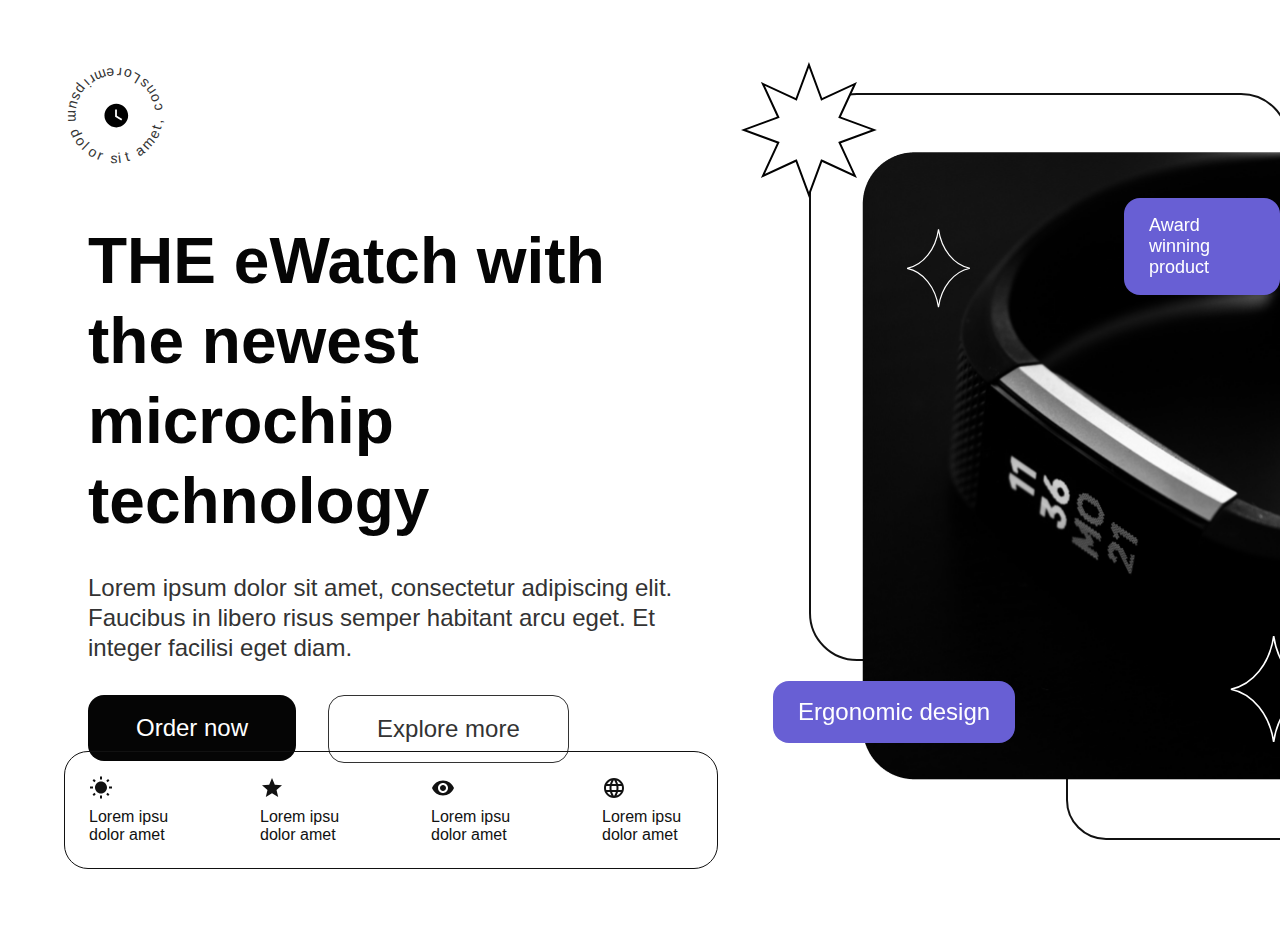
==== index.html @ 5da9af57 "feat: :construction: add SVG images and update index.html structure with new content" ====
<!DOCTYPE html>
<html lang="en">
<head>
    <meta charset="UTF-8">
    <meta name="viewport" content="width=device-width, initial-scale=1.0">
    <link rel="stylesheet" href="css/styles.css">
    <title></title>
</head>
<body>
    <div class="_6">
        <div class="stroke"></div>
        <div class="stroke2"></div>
        <img class="unsplash-qrw-ad-b-cqysc" src="storage/img/unsplash-qrw-ad-b-cqysc0.png" />
        <img class="star" src="storage/img/star0.svg" />
        <img class="star2" src="storage/img/star1.svg" />
        <img class="star3" src="storage/img/star2.svg" />
        <div class="tag">
          <div class="ergonomic-design">Ergonomic design</div>
        </div>
        <div class="tag2">
          <div class="award-winning-product">Award winning product</div>
        </div>
        <div class="content">
          <div class="the-e-watch-with-the-newest-microchip-technology">
            THE eWatch with the newest microchip technology
          </div>
          <div
            class="lorem-ipsum-dolor-sit-amet-consectetur-adipiscing-elit-faucibus-in-libero-risus-semper-habitant-arcu-eget-et-integer-facilisi-eget-diam"
          >
            Lorem ipsum dolor sit amet, consectetur adipiscing elit. Faucibus in
            libero risus semper habitant arcu eget. Et integer facilisi eget diam.
          </div>
          <div class="buttons">
            <div class="primary-button">
              <div class="contact-us">Order now</div>
            </div>
            <div class="secondary-button">
              <div class="contact-us2">Explore more</div>
            </div>
          </div>
        </div>
        <div class="text">
          <div class="l">L</div>
          <div class="o">o</div>
          <div class="r">r</div>
          <div class="e">e</div>
          <div class="m">m</div>
          <div class="div"> </div>
          <div class="i">i</div>
          <div class="p">p</div>
          <div class="s">s</div>
          <div class="u">u</div>
          <div class="m2">m</div>
          <div class="div2"> </div>
          <div class="d">d</div>
          <div class="o2">o</div>
          <div class="l2">l</div>
          <div class="o3">o</div>
          <div class="r2">r</div>
          <div class="div3"> </div>
          <div class="s2">s</div>
          <div class="i2">i</div>
          <div class="t">t</div>
          <div class="div4"> </div>
          <div class="a">a</div>
          <div class="m3">m</div>
          <div class="e2">e</div>
          <div class="t2">t</div>
          <div class="div5">,</div>
          <div class="div6"> </div>
          <div class="c">c</div>
          <div class="o4">o</div>
          <div class="n">n</div>
          <div class="s3">s</div>
          <div class="r3">r</div>
        </div>
        <div class="icons">
          <img class="group" src="storage/img/group0.svg" />
        </div>
        <div class="list">
          <div class="frame-14228">
            <img class="icons2" src="storage/img/icons1.svg" />
            <div class="lorem-ipsu-dolor-amet">Lorem ipsu dolor amet</div>
          </div>
          <div class="frame-14489">
            <img class="icons3" src="storage/img/icons2.svg" />
            <div class="lorem-ipsu-dolor-amet">Lorem ipsu dolor amet</div>
          </div>
          <div class="frame-14490">
            <img class="icons4" src="storage/img/icons3.svg" />
            <div class="lorem-ipsu-dolor-amet">Lorem ipsu dolor amet</div>
          </div>
          <div class="frame-14491">
            <img class="icons5" src="storage/img/icons4.svg" />
            <div class="lorem-ipsu-dolor-amet">Lorem ipsu dolor amet</div>
          </div>
        </div>
      </div>
      
</body>
</html>
---- css/styles.css ----
@import url(variables.css);

*{
    margin: 0;
    padding: 0;
    box-sizing: border-box;
}

._6 {
    background: #ffffff;
    flex-shrink: 0;
    height: 933px;
    position: relative;
    overflow: hidden;
  }
  .image-group {
    position: absolute;
    inset: 0;
  }
  .stroke {
    background: #ffffff;
    border-radius: 48px;
    border-style: solid;
    border-color: #111111;
    border-width: 2px;
    width: 480px;
    height: 568px;
    position: absolute;
    left: 809px;
    top: 93px;
  }
  .stroke2 {
    background: #ffffff;
    border-radius: 40px;
    border-style: solid;
    border-color: #111111;
    border-width: 2px;
    width: 310px;
    height: 476px;
    position: absolute;
    left: 1066.31px;
    top: 364.19px;
  }
  .unsplash-qrw-ad-b-cqysc {
    border-radius: 51.83px;
    width: 480px;
    height: 628px;
    position: absolute;
    left: 861.76px;
    top: 152.24px;
    object-fit: cover;
  }
  .star {
    width: 75px;
    height: 94.59px;
    position: absolute;
    left: 901px;
    top: 221px;
    overflow: visible;
  }
  .star2 {
    width: 135.85px;
    height: 135.85px;
    position: absolute;
    left: 741px;
    top: 62px;
    overflow: visible;
  }
  .star3 {
    width: 102.74px;
    height: 129.58px;
    position: absolute;
    left: 1221.8px;
    top: 624.27px;
    overflow: visible;
  }
  .tag {
    background: #685fd4;
    border-radius: 16px;
    border-style: solid;
    border-color: transparent;
    border-width: 1px;
    padding: 16px 24px 16px 24px;
    display: flex;
    flex-direction: row;
    gap: 8px;
    align-items: flex-start;
    justify-content: flex-start;
    position: absolute;
    left: 773px;
    top: 681px;
    backdrop-filter: blur(2px);
  }
  .ergonomic-design {
    color: #ffffff;
    text-align: left;
    font-family: "WorkSans-Regular", sans-serif;
    font-size: 24px;
    font-weight: 400;
    position: relative;
  }
  .tag2 {
    background: #685fd4;
    border-radius: 16px;
    border-style: solid;
    border-color: transparent;
    border-width: 1px;
    padding: 16px 24px 16px 24px;
    display: flex;
    flex-direction: row;
    gap: 8px;
    align-items: flex-start;
    justify-content: flex-start;
    position: absolute;
    left: 1124px;
    top: 198px;
    backdrop-filter: blur(2px);
  }
  .award-winning-product {
    color: #ffffff;
    text-align: left;
    font-family: "WorkSans-Regular", sans-serif;
    font-size: 18px;
    font-weight: 400;
    position: relative;
  }
  .content {
    padding: 0px 0px 0px 24px;
    display: flex;
    flex-direction: column;
    gap: 32px;
    align-items: flex-start;
    justify-content: flex-start;
    position: absolute;
    left: 64px;
    top: 221px;
  }
  .the-e-watch-with-the-newest-microchip-technology {
    color: #050505;
    text-align: left;
    font-family: "PlayfairDisplay-Bold", sans-serif;
    font-size: 64px;
    line-height: 80px;
    font-weight: 700;
    position: relative;
    width: 629px;
  }
  .lorem-ipsum-dolor-sit-amet-consectetur-adipiscing-elit-faucibus-in-libero-risus-semper-habitant-arcu-eget-et-integer-facilisi-eget-diam {
    color: #333333;
    text-align: left;
    font-family: "WorkSans-Regular", sans-serif;
    font-size: 24px;
    line-height: 30px;
    font-weight: 400;
    position: relative;
    width: 629px;
  }
  .buttons {
    display: flex;
    flex-direction: row;
    gap: 32px;
    align-items: flex-start;
    justify-content: flex-start;
    flex-shrink: 0;
    position: relative;
  }
  .primary-button {
    background: #050505;
    border-radius: 16px;
    padding: 24px 48px 24px 48px;
    display: flex;
    flex-direction: row;
    gap: 10px;
    align-items: flex-start;
    justify-content: flex-start;
    flex-shrink: 0;
    position: relative;
    overflow: hidden;
  }
  .contact-us {
    color: #ffffff;
    text-align: left;
    font-family: "WorkSans-Medium", sans-serif;
    font-size: 24px;
    line-height: 18px;
    font-weight: 500;
    position: relative;
  }
  .secondary-button {
    border-radius: 16px;
    border-style: solid;
    border-color: #333333;
    border-width: 1px;
    padding: 24px 48px 24px 48px;
    display: flex;
    flex-direction: row;
    gap: 10px;
    align-items: flex-start;
    justify-content: flex-start;
    flex-shrink: 0;
    position: relative;
    overflow: hidden;
  }
  .contact-us2 {
    color: #333333;
    text-align: left;
    font-family: "WorkSans-Medium", sans-serif;
    font-size: 24px;
    line-height: 18px;
    font-weight: 500;
    position: relative;
  }
  .font-circle {
    position: absolute;
    inset: 0;
  }
  .text {
    width: 101.04px;
    height: 101.16px;
    position: static;
  }
  .l {
    color: #333333;
    text-align: left;
    font-family: "Times-Regular", sans-serif;
    font-size: 14.222038269042969px;
    font-weight: 400;
    position: absolute;
    left: 135.24px;
    top: 87.12px;
    transform-origin: 0 0;
    transform: rotate(-149.744deg) scale(1, 1);
  }
  .o {
    color: #333333;
    text-align: left;
    font-family: "Times-Regular", sans-serif;
    font-size: 14.222038269042969px;
    font-weight: 400;
    position: absolute;
    left: 128.57px;
    top: 83.3px;
    transform-origin: 0 0;
    transform: rotate(-163.368deg) scale(1, 1);
  }
  .r {
    color: #333333;
    text-align: left;
    font-family: "Times-Regular", sans-serif;
    font-size: 14.222038269042969px;
    font-weight: 400;
    position: absolute;
    left: 121px;
    top: 81.23px;
    transform-origin: 0 0;
    transform: rotate(-174.415deg) scale(1, 1);
  }
  .e {
    color: #333333;
    text-align: left;
    font-family: "Times-Regular", sans-serif;
    font-size: 14.222038269042969px;
    font-weight: 400;
    position: absolute;
    left: 115.47px;
    top: 80.68px;
    transform-origin: 0 0;
    transform: rotate(174.907deg) scale(1, 1);
  }
  .m {
    color: #333333;
    text-align: left;
    font-family: "Times-Regular", sans-serif;
    font-size: 14.222038269042969px;
    font-weight: 400;
    position: absolute;
    left: 108.89px;
    top: 80.97px;
    transform-origin: 0 0;
    transform: rotate(160.178deg) scale(1, 1);
  }
  .div {
    color: #333333;
    text-align: left;
    font-family: "Times-Regular", sans-serif;
    font-size: 14.222038269042969px;
    font-weight: 400;
    position: absolute;
    left: 98.15px;
    top: 85.34px;
    transform-origin: 0 0;
    transform: rotate(147.29deg) scale(1, 1);
  }
  .i {
    color: #333333;
    text-align: left;
    font-family: "Times-Regular", sans-serif;
    font-size: 14.222038269042969px;
    font-weight: 400;
    position: absolute;
    left: 94.14px;
    top: 88px;
    transform-origin: 0 0;
    transform: rotate(138.821deg) scale(1, 1);
  }
  .p {
    color: #333333;
    text-align: left;
    font-family: "Times-Regular", sans-serif;
    font-size: 14.222038269042969px;
    font-weight: 400;
    position: absolute;
    left: 90.36px;
    top: 91.23px;
    transform-origin: 0 0;
    transform: rotate(128.142deg) scale(1, 1);
  }
  .s {
    color: #333333;
    text-align: left;
    font-family: "Times-Regular", sans-serif;
    font-size: 14.222038269042969px;
    font-weight: 400;
    position: absolute;
    left: 85.7px;
    top: 97.36px;
    transform-origin: 0 0;
    transform: rotate(116.359deg) scale(1, 1);
  }
  .u {
    color: #333333;
    text-align: left;
    font-family: "Times-Regular", sans-serif;
    font-size: 14.222038269042969px;
    font-weight: 400;
    position: absolute;
    left: 82.8px;
    top: 103.2px;
    transform-origin: 0 0;
    transform: rotate(104.576deg) scale(1, 1);
  }
  .m2 {
    color: #333333;
    text-align: left;
    font-family: "Times-Regular", sans-serif;
    font-size: 14.222038269042969px;
    font-weight: 400;
    position: absolute;
    left: 80.75px;
    top: 110.01px;
    transform-origin: 0 0;
    transform: rotate(89.479deg) scale(1, 1);
  }
  .div2 {
    color: #333333;
    text-align: left;
    font-family: "Times-Regular", sans-serif;
    font-size: 14.222038269042969px;
    font-weight: 400;
    position: absolute;
    left: 81.33px;
    top: 121.59px;
    transform-origin: 0 0;
    transform: rotate(76.591deg) scale(1, 1);
  }
  .d {
    color: #333333;
    text-align: left;
    font-family: "Times-Regular", sans-serif;
    font-size: 14.222038269042969px;
    font-weight: 400;
    position: absolute;
    left: 82.28px;
    top: 125.94px;
    transform-origin: 0 0;
    transform: rotate(66.28deg) scale(1, 1);
  }
  .o2 {
    color: #333333;
    text-align: left;
    font-family: "Times-Regular", sans-serif;
    font-size: 14.222038269042969px;
    font-weight: 400;
    position: absolute;
    left: 85.37px;
    top: 132.84px;
    transform-origin: 0 0;
    transform: rotate(53.761deg) scale(1, 1);
  }
  .l2 {
    color: #333333;
    text-align: left;
    font-family: "Times-Regular", sans-serif;
    font-size: 14.222038269042969px;
    font-weight: 400;
    position: absolute;
    left: 90.21px;
    top: 139.1px;
    transform-origin: 0 0;
    transform: rotate(43.082deg) scale(1, 1);
  }
  .o3 {
    color: #333333;
    text-align: left;
    font-family: "Times-Regular", sans-serif;
    font-size: 14.222038269042969px;
    font-weight: 400;
    position: absolute;
    left: 93.8px;
    top: 142.54px;
    transform-origin: 0 0;
    transform: rotate(32.404deg) scale(1, 1);
  }
  .r2 {
    color: #333333;
    text-align: left;
    font-family: "Times-Regular", sans-serif;
    font-size: 14.222038269042969px;
    font-weight: 400;
    position: absolute;
    left: 100.52px;
    top: 146.58px;
    transform-origin: 0 0;
    transform: rotate(21.357deg) scale(1, 1);
  }
  .div3 {
    color: #333333;
    text-align: left;
    font-family: "Times-Regular", sans-serif;
    font-size: 14.222038269042969px;
    font-weight: 400;
    position: absolute;
    left: 106.08px;
    top: 148.61px;
    transform-origin: 0 0;
    transform: rotate(12.52deg) scale(1, 1);
  }
  .s2 {
    color: #333333;
    text-align: left;
    font-family: "Times-Regular", sans-serif;
    font-size: 14.222038269042969px;
    font-weight: 400;
    position: absolute;
    left: 110.56px;
    top: 149.62px;
    transform-origin: 0 0;
    transform: rotate(2.946deg) scale(1, 1);
  }
  .i2 {
    color: #333333;
    text-align: left;
    font-family: "Times-Regular", sans-serif;
    font-size: 14.222038269042969px;
    font-weight: 400;
    position: absolute;
    left: 117.43px;
    top: 149.81px;
    transform-origin: 0 0;
    transform: rotate(-6.996deg) scale(1, 1);
  }
  .t {
    color: #333333;
    text-align: left;
    font-family: "Times-Regular", sans-serif;
    font-size: 14.222038269042969px;
    font-weight: 400;
    position: absolute;
    left: 122.7px;
    top: 149.07px;
    transform-origin: 0 0;
    transform: rotate(-15.834deg) scale(1, 1);
  }
  .div4 {
    color: #333333;
    text-align: left;
    font-family: "Times-Regular", sans-serif;
    font-size: 14.222038269042969px;
    font-weight: 400;
    position: absolute;
    left: 127.86px;
    top: 147.49px;
    transform-origin: 0 0;
    transform: rotate(-24.303deg) scale(1, 1);
  }
  .a {
    color: #333333;
    text-align: left;
    font-family: "Times-Regular", sans-serif;
    font-size: 14.222038269042969px;
    font-weight: 400;
    position: absolute;
    left: 132px;
    top: 145.67px;
    transform-origin: 0 0;
    transform: rotate(-34.245deg) scale(1, 1);
  }
  .m3 {
    color: #333333;
    text-align: left;
    font-family: "Times-Regular", sans-serif;
    font-size: 14.222038269042969px;
    font-weight: 400;
    position: absolute;
    left: 137.61px;
    top: 142.21px;
    transform-origin: 0 0;
    transform: rotate(-48.974deg) scale(1, 1);
  }
  .e2 {
    color: #333333;
    text-align: left;
    font-family: "Times-Regular", sans-serif;
    font-size: 14.222038269042969px;
    font-weight: 400;
    position: absolute;
    left: 144.76px;
    top: 133.53px;
    transform-origin: 0 0;
    transform: rotate(-63.703deg) scale(1, 1);
  }
  .t2 {
    color: #333333;
    text-align: left;
    font-family: "Times-Regular", sans-serif;
    font-size: 14.222038269042969px;
    font-weight: 400;
    position: absolute;
    left: 147.87px;
    top: 126.82px;
    transform-origin: 0 0;
    transform: rotate(-74.013deg) scale(1, 1);
  }
  .div5 {
    color: #333333;
    text-align: left;
    font-family: "Times-Regular", sans-serif;
    font-size: 14.222038269042969px;
    font-weight: 400;
    position: absolute;
    left: 149.25px;
    top: 121.6px;
    transform-origin: 0 0;
    transform: rotate(-82.482deg) scale(1, 1);
  }
  .div6 {
    color: #333333;
    text-align: left;
    font-family: "Times-Regular", sans-serif;
    font-size: 14.222038269042969px;
    font-weight: 400;
    position: absolute;
    left: 149.79px;
    top: 116.75px;
    transform-origin: 0 0;
    transform: rotate(-90.583deg) scale(1, 1);
  }
  .c {
    color: #333333;
    text-align: left;
    font-family: "Times-Regular", sans-serif;
    font-size: 14.222038269042969px;
    font-weight: 400;
    position: absolute;
    left: 149.79px;
    top: 112.23px;
    transform-origin: 0 0;
    transform: rotate(-100.525deg) scale(1, 1);
  }
  .o4 {
    color: #333333;
    text-align: left;
    font-family: "Times-Regular", sans-serif;
    font-size: 14.222038269042969px;
    font-weight: 400;
    position: absolute;
    left: 148.48px;
    top: 105.31px;
    transform-origin: 0 0;
    transform: rotate(-112.677deg) scale(1, 1);
  }
  .n {
    color: #333333;
    text-align: left;
    font-family: "Times-Regular", sans-serif;
    font-size: 14.222038269042969px;
    font-weight: 400;
    position: absolute;
    left: 145.52px;
    top: 98.35px;
    transform-origin: 0 0;
    transform: rotate(-125.196deg) scale(1, 1);
  }
  .s3 {
    color: #333333;
    text-align: left;
    font-family: "Times-Regular", sans-serif;
    font-size: 14.222038269042969px;
    font-weight: 400;
    position: absolute;
    left: 140.98px;
    top: 92.13px;
    transform-origin: 0 0;
    transform: rotate(-136.98deg) scale(1, 1);
  }
  .r3 {
    color: #333333;
    text-align: left;
    font-family: "Times-Regular", sans-serif;
    font-size: 14.222038269042969px;
    font-weight: 400;
    position: absolute;
    left: 98.58px;
    top: 85.06px;
    transform-origin: 0 0;
    transform: rotate(147.166deg) scale(1, 1);
  }
  .icons {
    width: 28.44px;
    height: 28.44px;
    position: absolute;
    left: 102.08px;
    top: 100.3px;
    overflow: hidden;
  }
  .group {
    height: auto;
    position: absolute;
    left: 2.37px;
    top: 2.37px;
    overflow: visible;
  }
  .list {
    border-radius: 24px;
    border-style: solid;
    border-color: #111111;
    border-width: 1px;
    padding: 24px;
    display: flex;
    flex-direction: row;
    gap: 80px;
    align-items: flex-start;
    justify-content: flex-start;
    position: absolute;
    left: 64px;
    top: 751px;
  }
  .frame-14228 {
    display: flex;
    flex-direction: column;
    gap: 8px;
    align-items: flex-start;
    justify-content: flex-start;
    flex-shrink: 0;
    position: relative;
  }
  .icons2 {
    flex-shrink: 0;
    width: 24px;
    height: 24px;
    position: relative;
    overflow: visible;
  }
  .lorem-ipsu-dolor-amet {
    color: #111111;
    text-align: left;
    font-family: "WorkSans-Regular", sans-serif;
    font-size: 16px;
    font-weight: 400;
    position: relative;
    width: 91px;
  }
  .frame-14489 {
    display: flex;
    flex-direction: column;
    gap: 8px;
    align-items: flex-start;
    justify-content: flex-start;
    flex-shrink: 0;
    position: relative;
  }
  .icons3 {
    flex-shrink: 0;
    width: 24px;
    height: 24px;
    position: relative;
    overflow: visible;
  }
  .frame-14490 {
    display: flex;
    flex-direction: column;
    gap: 8px;
    align-items: flex-start;
    justify-content: flex-start;
    flex-shrink: 0;
    position: relative;
  }
  .icons4 {
    flex-shrink: 0;
    width: 24px;
    height: 24px;
    position: relative;
    overflow: visible;
  }
  .frame-14491 {
    display: flex;
    flex-direction: column;
    gap: 8px;
    align-items: flex-start;
    justify-content: flex-start;
    flex-shrink: 0;
    position: relative;
  }
  .icons5 {
    flex-shrink: 0;
    width: 24px;
    height: 24px;
    position: relative;
    overflow: visible;
  }
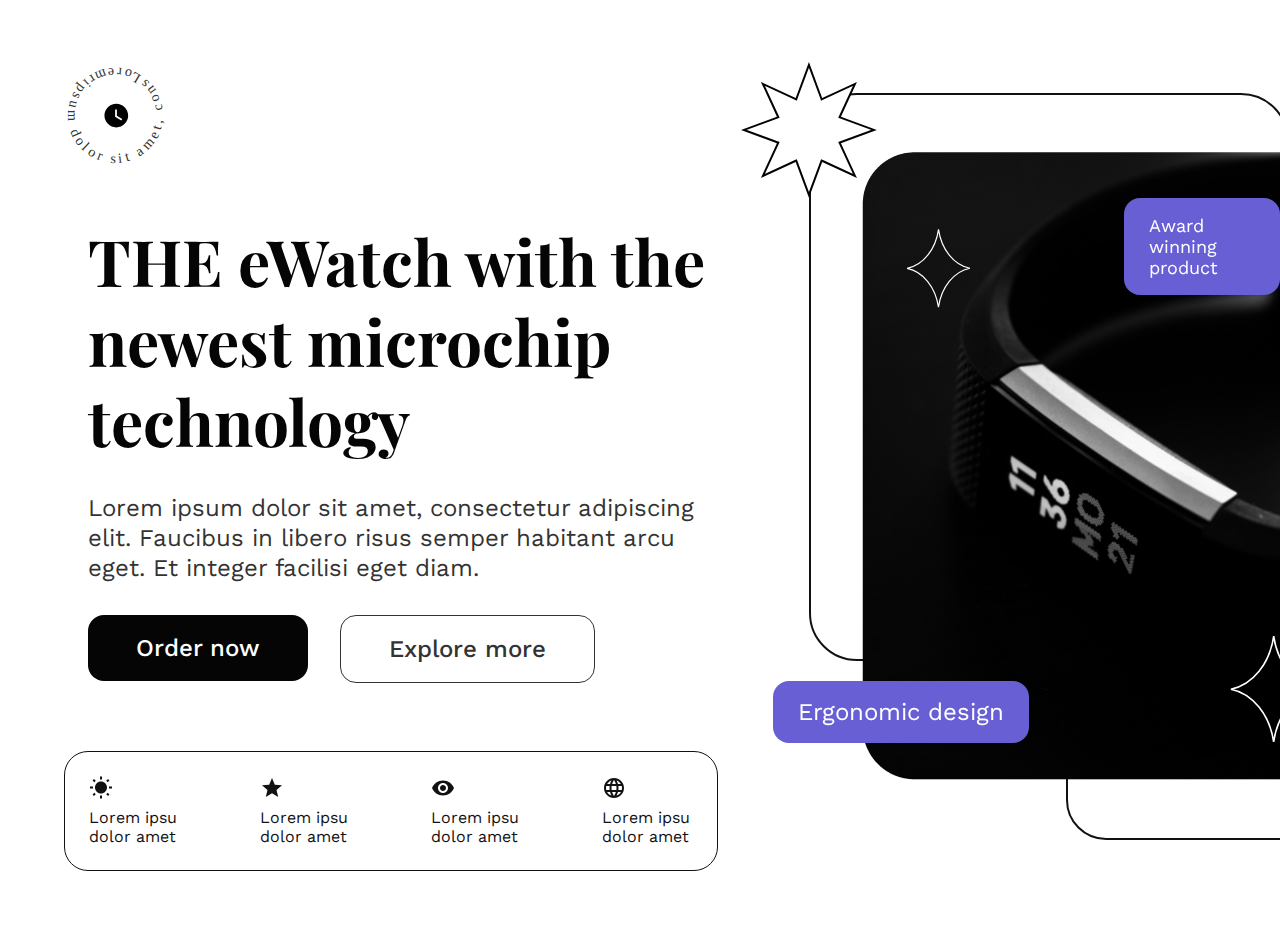
==== commit 2ea98411: "feat: :sparkles: Add new font files for Work Sans and Playfair Display" ====
--- a/index.html
+++ b/index.html
@@ -21,12 +21,11 @@
           <div class="award-winning-product">Award winning product</div>
         </div>
         <div class="content">
-          <div class="the-e-watch-with-the-newest-microchip-technology">
+          <div class="title">
             THE eWatch with the newest microchip technology
           </div>
           <div
-            class="lorem-ipsum-dolor-sit-amet-consectetur-adipiscing-elit-faucibus-in-libero-risus-semper-habitant-arcu-eget-et-integer-facilisi-eget-diam"
-          >
+            class="texto">
             Lorem ipsum dolor sit amet, consectetur adipiscing elit. Faucibus in
             libero risus semper habitant arcu eget. Et integer facilisi eget diam.
           </div>
--- a/css/styles.css
+++ b/css/styles.css
@@ -7,7 +7,7 @@
 }
 
 ._6 {
-    background: #ffffff;
+    background: var(--color-3);
     flex-shrink: 0;
     height: 933px;
     position: relative;
@@ -18,10 +18,10 @@
     inset: 0;
   }
   .stroke {
-    background: #ffffff;
+    background: var(--color-3);
     border-radius: 48px;
     border-style: solid;
-    border-color: #111111;
+    border-color: var(--color-2);
     border-width: 2px;
     width: 480px;
     height: 568px;
@@ -30,10 +30,10 @@
     top: 93px;
   }
   .stroke2 {
-    background: #ffffff;
+    background: var(--color-3);
     border-radius: 40px;
     border-style: solid;
-    border-color: #111111;
+    border-color: var(--color-2);
     border-width: 2px;
     width: 310px;
     height: 476px;
@@ -75,7 +75,7 @@
     overflow: visible;
   }
   .tag {
-    background: #685fd4;
+    background: var(--color-5);
     border-radius: 16px;
     border-style: solid;
     border-color: transparent;
@@ -92,15 +92,15 @@
     backdrop-filter: blur(2px);
   }
   .ergonomic-design {
-    color: #ffffff;
-    text-align: left;
-    font-family: "WorkSans-Regular", sans-serif;
+    color: var(--color-3);
+    text-align: left;
+    font-family: "WorkSans-Regular";
     font-size: 24px;
     font-weight: 400;
     position: relative;
   }
   .tag2 {
-    background: #685fd4;
+    background: var(--color-5);
     border-radius: 16px;
     border-style: solid;
     border-color: transparent;
@@ -117,9 +117,9 @@
     backdrop-filter: blur(2px);
   }
   .award-winning-product {
-    color: #ffffff;
-    text-align: left;
-    font-family: "WorkSans-Regular", sans-serif;
+    color: var(--color-3);
+    text-align: left;
+    font-family: "WorkSans-Regular";
     font-size: 18px;
     font-weight: 400;
     position: relative;
@@ -135,20 +135,20 @@
     left: 64px;
     top: 221px;
   }
-  .the-e-watch-with-the-newest-microchip-technology {
-    color: #050505;
-    text-align: left;
-    font-family: "PlayfairDisplay-Bold", sans-serif;
+  .title{
+    color: var(--color-4);
+    text-align: left;
+    font-family: "PlayfairDisplay-Bold";
     font-size: 64px;
     line-height: 80px;
     font-weight: 700;
     position: relative;
     width: 629px;
   }
-  .lorem-ipsum-dolor-sit-amet-consectetur-adipiscing-elit-faucibus-in-libero-risus-semper-habitant-arcu-eget-et-integer-facilisi-eget-diam {
-    color: #333333;
-    text-align: left;
-    font-family: "WorkSans-Regular", sans-serif;
+  .texto{
+    color: var(--color-1);
+    text-align: left;
+    font-family: "WorkSans-Regular";
     font-size: 24px;
     line-height: 30px;
     font-weight: 400;
@@ -165,7 +165,7 @@
     position: relative;
   }
   .primary-button {
-    background: #050505;
+    background: var(--color-4);
     border-radius: 16px;
     padding: 24px 48px 24px 48px;
     display: flex;
@@ -178,9 +178,9 @@
     overflow: hidden;
   }
   .contact-us {
-    color: #ffffff;
-    text-align: left;
-    font-family: "WorkSans-Medium", sans-serif;
+    color: var(--color-3);
+    text-align: left;
+    font-family: "WorkSans-Medium";
     font-size: 24px;
     line-height: 18px;
     font-weight: 500;
@@ -189,7 +189,7 @@
   .secondary-button {
     border-radius: 16px;
     border-style: solid;
-    border-color: #333333;
+    border-color: var(--color-1);
     border-width: 1px;
     padding: 24px 48px 24px 48px;
     display: flex;
@@ -202,9 +202,9 @@
     overflow: hidden;
   }
   .contact-us2 {
-    color: #333333;
-    text-align: left;
-    font-family: "WorkSans-Medium", sans-serif;
+    color: var(--color-1);
+    text-align: left;
+    font-family: "WorkSans-Medium";
     font-size: 24px;
     line-height: 18px;
     font-weight: 500;
@@ -220,9 +220,9 @@
     position: static;
   }
   .l {
-    color: #333333;
-    text-align: left;
-    font-family: "Times-Regular", sans-serif;
+    color: var(--color-1);
+    text-align: left;
+    font-family: "Times-Regular";
     font-size: 14.222038269042969px;
     font-weight: 400;
     position: absolute;
@@ -232,9 +232,9 @@
     transform: rotate(-149.744deg) scale(1, 1);
   }
   .o {
-    color: #333333;
-    text-align: left;
-    font-family: "Times-Regular", sans-serif;
+    color: var(--color-1);
+    text-align: left;
+    font-family: "Times-Regular";
     font-size: 14.222038269042969px;
     font-weight: 400;
     position: absolute;
@@ -244,9 +244,9 @@
     transform: rotate(-163.368deg) scale(1, 1);
   }
   .r {
-    color: #333333;
-    text-align: left;
-    font-family: "Times-Regular", sans-serif;
+    color: var(--color-1);
+    text-align: left;
+    font-family: "Times-Regular";
     font-size: 14.222038269042969px;
     font-weight: 400;
     position: absolute;
@@ -256,9 +256,9 @@
     transform: rotate(-174.415deg) scale(1, 1);
   }
   .e {
-    color: #333333;
-    text-align: left;
-    font-family: "Times-Regular", sans-serif;
+    color: var(--color-1);
+    text-align: left;
+    font-family: "Times-Regular";
     font-size: 14.222038269042969px;
     font-weight: 400;
     position: absolute;
@@ -268,9 +268,9 @@
     transform: rotate(174.907deg) scale(1, 1);
   }
   .m {
-    color: #333333;
-    text-align: left;
-    font-family: "Times-Regular", sans-serif;
+    color: var(--color-1);
+    text-align: left;
+    font-family: "Times-Regular";
     font-size: 14.222038269042969px;
     font-weight: 400;
     position: absolute;
@@ -280,9 +280,9 @@
     transform: rotate(160.178deg) scale(1, 1);
   }
   .div {
-    color: #333333;
-    text-align: left;
-    font-family: "Times-Regular", sans-serif;
+    color: var(--color-1);
+    text-align: left;
+    font-family: "Times-Regular";
     font-size: 14.222038269042969px;
     font-weight: 400;
     position: absolute;
@@ -292,9 +292,9 @@
     transform: rotate(147.29deg) scale(1, 1);
   }
   .i {
-    color: #333333;
-    text-align: left;
-    font-family: "Times-Regular", sans-serif;
+    color: var(--color-1);
+    text-align: left;
+    font-family: "Times-Regular";
     font-size: 14.222038269042969px;
     font-weight: 400;
     position: absolute;
@@ -304,9 +304,9 @@
     transform: rotate(138.821deg) scale(1, 1);
   }
   .p {
-    color: #333333;
-    text-align: left;
-    font-family: "Times-Regular", sans-serif;
+    color: var(--color-1);
+    text-align: left;
+    font-family: "Times-Regular";
     font-size: 14.222038269042969px;
     font-weight: 400;
     position: absolute;
@@ -316,9 +316,9 @@
     transform: rotate(128.142deg) scale(1, 1);
   }
   .s {
-    color: #333333;
-    text-align: left;
-    font-family: "Times-Regular", sans-serif;
+    color: var(--color-1);
+    text-align: left;
+    font-family: "Times-Regular";
     font-size: 14.222038269042969px;
     font-weight: 400;
     position: absolute;
@@ -328,9 +328,9 @@
     transform: rotate(116.359deg) scale(1, 1);
   }
   .u {
-    color: #333333;
-    text-align: left;
-    font-family: "Times-Regular", sans-serif;
+    color: var(--color-1);
+    text-align: left;
+    font-family: "Times-Regular";
     font-size: 14.222038269042969px;
     font-weight: 400;
     position: absolute;
@@ -340,9 +340,9 @@
     transform: rotate(104.576deg) scale(1, 1);
   }
   .m2 {
-    color: #333333;
-    text-align: left;
-    font-family: "Times-Regular", sans-serif;
+    color: var(--color-1);
+    text-align: left;
+    font-family: "Times-Regular";
     font-size: 14.222038269042969px;
     font-weight: 400;
     position: absolute;
@@ -352,9 +352,9 @@
     transform: rotate(89.479deg) scale(1, 1);
   }
   .div2 {
-    color: #333333;
-    text-align: left;
-    font-family: "Times-Regular", sans-serif;
+    color: var(--color-1);
+    text-align: left;
+    font-family: "Times-Regular";
     font-size: 14.222038269042969px;
     font-weight: 400;
     position: absolute;
@@ -364,9 +364,9 @@
     transform: rotate(76.591deg) scale(1, 1);
   }
   .d {
-    color: #333333;
-    text-align: left;
-    font-family: "Times-Regular", sans-serif;
+    color: var(--color-1);
+    text-align: left;
+    font-family: "Times-Regular";
     font-size: 14.222038269042969px;
     font-weight: 400;
     position: absolute;
@@ -376,9 +376,9 @@
     transform: rotate(66.28deg) scale(1, 1);
   }
   .o2 {
-    color: #333333;
-    text-align: left;
-    font-family: "Times-Regular", sans-serif;
+    color: var(--color-1);
+    text-align: left;
+    font-family: "Times-Regular";
     font-size: 14.222038269042969px;
     font-weight: 400;
     position: absolute;
@@ -388,9 +388,9 @@
     transform: rotate(53.761deg) scale(1, 1);
   }
   .l2 {
-    color: #333333;
-    text-align: left;
-    font-family: "Times-Regular", sans-serif;
+    color: var(--color-1);
+    text-align: left;
+    font-family: "Times-Regular";
     font-size: 14.222038269042969px;
     font-weight: 400;
     position: absolute;
@@ -400,9 +400,9 @@
     transform: rotate(43.082deg) scale(1, 1);
   }
   .o3 {
-    color: #333333;
-    text-align: left;
-    font-family: "Times-Regular", sans-serif;
+    color: var(--color-1);
+    text-align: left;
+    font-family: "Times-Regular";
     font-size: 14.222038269042969px;
     font-weight: 400;
     position: absolute;
@@ -412,9 +412,9 @@
     transform: rotate(32.404deg) scale(1, 1);
   }
   .r2 {
-    color: #333333;
-    text-align: left;
-    font-family: "Times-Regular", sans-serif;
+    color: var(--color-1);
+    text-align: left;
+    font-family: "Times-Regular";
     font-size: 14.222038269042969px;
     font-weight: 400;
     position: absolute;
@@ -424,9 +424,9 @@
     transform: rotate(21.357deg) scale(1, 1);
   }
   .div3 {
-    color: #333333;
-    text-align: left;
-    font-family: "Times-Regular", sans-serif;
+    color: var(--color-1);
+    text-align: left;
+    font-family: "Times-Regular";
     font-size: 14.222038269042969px;
     font-weight: 400;
     position: absolute;
@@ -436,9 +436,9 @@
     transform: rotate(12.52deg) scale(1, 1);
   }
   .s2 {
-    color: #333333;
-    text-align: left;
-    font-family: "Times-Regular", sans-serif;
+    color: var(--color-1);
+    text-align: left;
+    font-family: "Times-Regular";
     font-size: 14.222038269042969px;
     font-weight: 400;
     position: absolute;
@@ -448,9 +448,9 @@
     transform: rotate(2.946deg) scale(1, 1);
   }
   .i2 {
-    color: #333333;
-    text-align: left;
-    font-family: "Times-Regular", sans-serif;
+    color: var(--color-1);
+    text-align: left;
+    font-family: "Times-Regular";
     font-size: 14.222038269042969px;
     font-weight: 400;
     position: absolute;
@@ -460,9 +460,9 @@
     transform: rotate(-6.996deg) scale(1, 1);
   }
   .t {
-    color: #333333;
-    text-align: left;
-    font-family: "Times-Regular", sans-serif;
+    color: var(--color-1);
+    text-align: left;
+    font-family: "Times-Regular";
     font-size: 14.222038269042969px;
     font-weight: 400;
     position: absolute;
@@ -472,9 +472,9 @@
     transform: rotate(-15.834deg) scale(1, 1);
   }
   .div4 {
-    color: #333333;
-    text-align: left;
-    font-family: "Times-Regular", sans-serif;
+    color: var(--color-1);
+    text-align: left;
+    font-family: "Times-Regular";
     font-size: 14.222038269042969px;
     font-weight: 400;
     position: absolute;
@@ -484,9 +484,9 @@
     transform: rotate(-24.303deg) scale(1, 1);
   }
   .a {
-    color: #333333;
-    text-align: left;
-    font-family: "Times-Regular", sans-serif;
+    color: var(--color-1);
+    text-align: left;
+    font-family: "Times-Regular";
     font-size: 14.222038269042969px;
     font-weight: 400;
     position: absolute;
@@ -496,9 +496,9 @@
     transform: rotate(-34.245deg) scale(1, 1);
   }
   .m3 {
-    color: #333333;
-    text-align: left;
-    font-family: "Times-Regular", sans-serif;
+    color: var(--color-1);
+    text-align: left;
+    font-family: "Times-Regular";
     font-size: 14.222038269042969px;
     font-weight: 400;
     position: absolute;
@@ -508,9 +508,9 @@
     transform: rotate(-48.974deg) scale(1, 1);
   }
   .e2 {
-    color: #333333;
-    text-align: left;
-    font-family: "Times-Regular", sans-serif;
+    color: var(--color-1);
+    text-align: left;
+    font-family: "Times-Regular";
     font-size: 14.222038269042969px;
     font-weight: 400;
     position: absolute;
@@ -520,9 +520,9 @@
     transform: rotate(-63.703deg) scale(1, 1);
   }
   .t2 {
-    color: #333333;
-    text-align: left;
-    font-family: "Times-Regular", sans-serif;
+    color: var(--color-1);
+    text-align: left;
+    font-family: "Times-Regular";
     font-size: 14.222038269042969px;
     font-weight: 400;
     position: absolute;
@@ -532,9 +532,9 @@
     transform: rotate(-74.013deg) scale(1, 1);
   }
   .div5 {
-    color: #333333;
-    text-align: left;
-    font-family: "Times-Regular", sans-serif;
+    color: var(--color-1);
+    text-align: left;
+    font-family: "Times-Regular";
     font-size: 14.222038269042969px;
     font-weight: 400;
     position: absolute;
@@ -544,9 +544,9 @@
     transform: rotate(-82.482deg) scale(1, 1);
   }
   .div6 {
-    color: #333333;
-    text-align: left;
-    font-family: "Times-Regular", sans-serif;
+    color: var(--color-1);
+    text-align: left;
+    font-family: "Times-Regular";
     font-size: 14.222038269042969px;
     font-weight: 400;
     position: absolute;
@@ -556,9 +556,9 @@
     transform: rotate(-90.583deg) scale(1, 1);
   }
   .c {
-    color: #333333;
-    text-align: left;
-    font-family: "Times-Regular", sans-serif;
+    color: var(--color-1);
+    text-align: left;
+    font-family: "Times-Regular";
     font-size: 14.222038269042969px;
     font-weight: 400;
     position: absolute;
@@ -568,9 +568,9 @@
     transform: rotate(-100.525deg) scale(1, 1);
   }
   .o4 {
-    color: #333333;
-    text-align: left;
-    font-family: "Times-Regular", sans-serif;
+    color: var(--color-1);
+    text-align: left;
+    font-family: "Times-Regular";
     font-size: 14.222038269042969px;
     font-weight: 400;
     position: absolute;
@@ -580,9 +580,9 @@
     transform: rotate(-112.677deg) scale(1, 1);
   }
   .n {
-    color: #333333;
-    text-align: left;
-    font-family: "Times-Regular", sans-serif;
+    color: var(--color-1);
+    text-align: left;
+    font-family: "Times-Regular";
     font-size: 14.222038269042969px;
     font-weight: 400;
     position: absolute;
@@ -592,9 +592,9 @@
     transform: rotate(-125.196deg) scale(1, 1);
   }
   .s3 {
-    color: #333333;
-    text-align: left;
-    font-family: "Times-Regular", sans-serif;
+    color: var(--color-1);
+    text-align: left;
+    font-family: "Times-Regular";
     font-size: 14.222038269042969px;
     font-weight: 400;
     position: absolute;
@@ -604,9 +604,9 @@
     transform: rotate(-136.98deg) scale(1, 1);
   }
   .r3 {
-    color: #333333;
-    text-align: left;
-    font-family: "Times-Regular", sans-serif;
+    color: var(--color-1);
+    text-align: left;
+    font-family: "Times-Regular";
     font-size: 14.222038269042969px;
     font-weight: 400;
     position: absolute;
@@ -633,7 +633,7 @@
   .list {
     border-radius: 24px;
     border-style: solid;
-    border-color: #111111;
+    border-color: var(--color-2);
     border-width: 1px;
     padding: 24px;
     display: flex;
@@ -662,9 +662,9 @@
     overflow: visible;
   }
   .lorem-ipsu-dolor-amet {
-    color: #111111;
-    text-align: left;
-    font-family: "WorkSans-Regular", sans-serif;
+    color: var(--color-2);
+    text-align: left;
+    font-family: "WorkSans-Regular";
     font-size: 16px;
     font-weight: 400;
     position: relative;
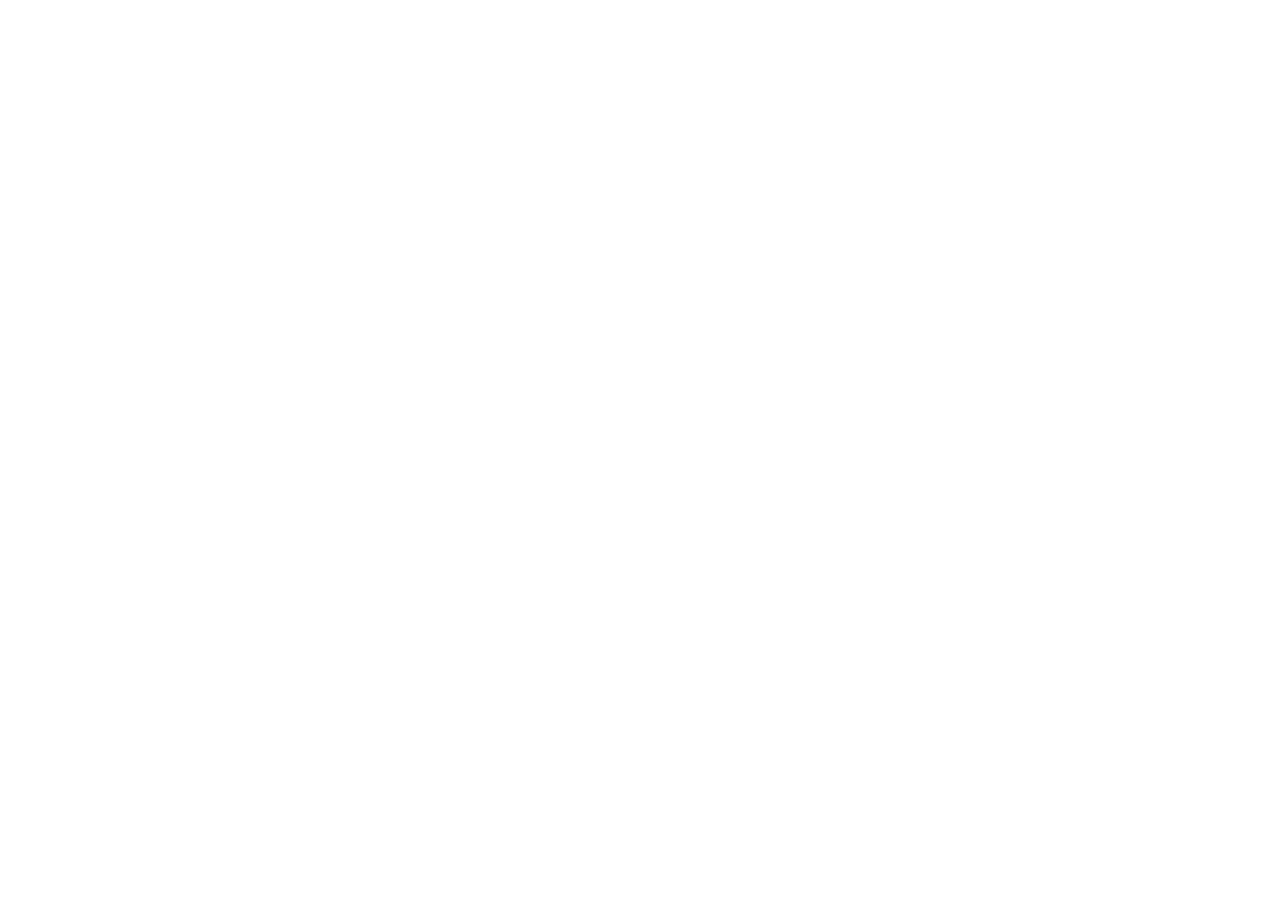
==== commit 4519f74c: "feat: :construction: Update CSS variables and fonts" ====
--- a/index.html
+++ b/index.html
@@ -7,94 +7,6 @@
     <title></title>
 </head>
 <body>
-    <div class="_6">
-        <div class="stroke"></div>
-        <div class="stroke2"></div>
-        <img class="unsplash-qrw-ad-b-cqysc" src="storage/img/unsplash-qrw-ad-b-cqysc0.png" />
-        <img class="star" src="storage/img/star0.svg" />
-        <img class="star2" src="storage/img/star1.svg" />
-        <img class="star3" src="storage/img/star2.svg" />
-        <div class="tag">
-          <div class="ergonomic-design">Ergonomic design</div>
-        </div>
-        <div class="tag2">
-          <div class="award-winning-product">Award winning product</div>
-        </div>
-        <div class="content">
-          <div class="title">
-            THE eWatch with the newest microchip technology
-          </div>
-          <div
-            class="texto">
-            Lorem ipsum dolor sit amet, consectetur adipiscing elit. Faucibus in
-            libero risus semper habitant arcu eget. Et integer facilisi eget diam.
-          </div>
-          <div class="buttons">
-            <div class="primary-button">
-              <div class="contact-us">Order now</div>
-            </div>
-            <div class="secondary-button">
-              <div class="contact-us2">Explore more</div>
-            </div>
-          </div>
-        </div>
-        <div class="text">
-          <div class="l">L</div>
-          <div class="o">o</div>
-          <div class="r">r</div>
-          <div class="e">e</div>
-          <div class="m">m</div>
-          <div class="div"> </div>
-          <div class="i">i</div>
-          <div class="p">p</div>
-          <div class="s">s</div>
-          <div class="u">u</div>
-          <div class="m2">m</div>
-          <div class="div2"> </div>
-          <div class="d">d</div>
-          <div class="o2">o</div>
-          <div class="l2">l</div>
-          <div class="o3">o</div>
-          <div class="r2">r</div>
-          <div class="div3"> </div>
-          <div class="s2">s</div>
-          <div class="i2">i</div>
-          <div class="t">t</div>
-          <div class="div4"> </div>
-          <div class="a">a</div>
-          <div class="m3">m</div>
-          <div class="e2">e</div>
-          <div class="t2">t</div>
-          <div class="div5">,</div>
-          <div class="div6"> </div>
-          <div class="c">c</div>
-          <div class="o4">o</div>
-          <div class="n">n</div>
-          <div class="s3">s</div>
-          <div class="r3">r</div>
-        </div>
-        <div class="icons">
-          <img class="group" src="storage/img/group0.svg" />
-        </div>
-        <div class="list">
-          <div class="frame-14228">
-            <img class="icons2" src="storage/img/icons1.svg" />
-            <div class="lorem-ipsu-dolor-amet">Lorem ipsu dolor amet</div>
-          </div>
-          <div class="frame-14489">
-            <img class="icons3" src="storage/img/icons2.svg" />
-            <div class="lorem-ipsu-dolor-amet">Lorem ipsu dolor amet</div>
-          </div>
-          <div class="frame-14490">
-            <img class="icons4" src="storage/img/icons3.svg" />
-            <div class="lorem-ipsu-dolor-amet">Lorem ipsu dolor amet</div>
-          </div>
-          <div class="frame-14491">
-            <img class="icons5" src="storage/img/icons4.svg" />
-            <div class="lorem-ipsu-dolor-amet">Lorem ipsu dolor amet</div>
-          </div>
-        </div>
-      </div>
-      
+    
 </body>
 </html>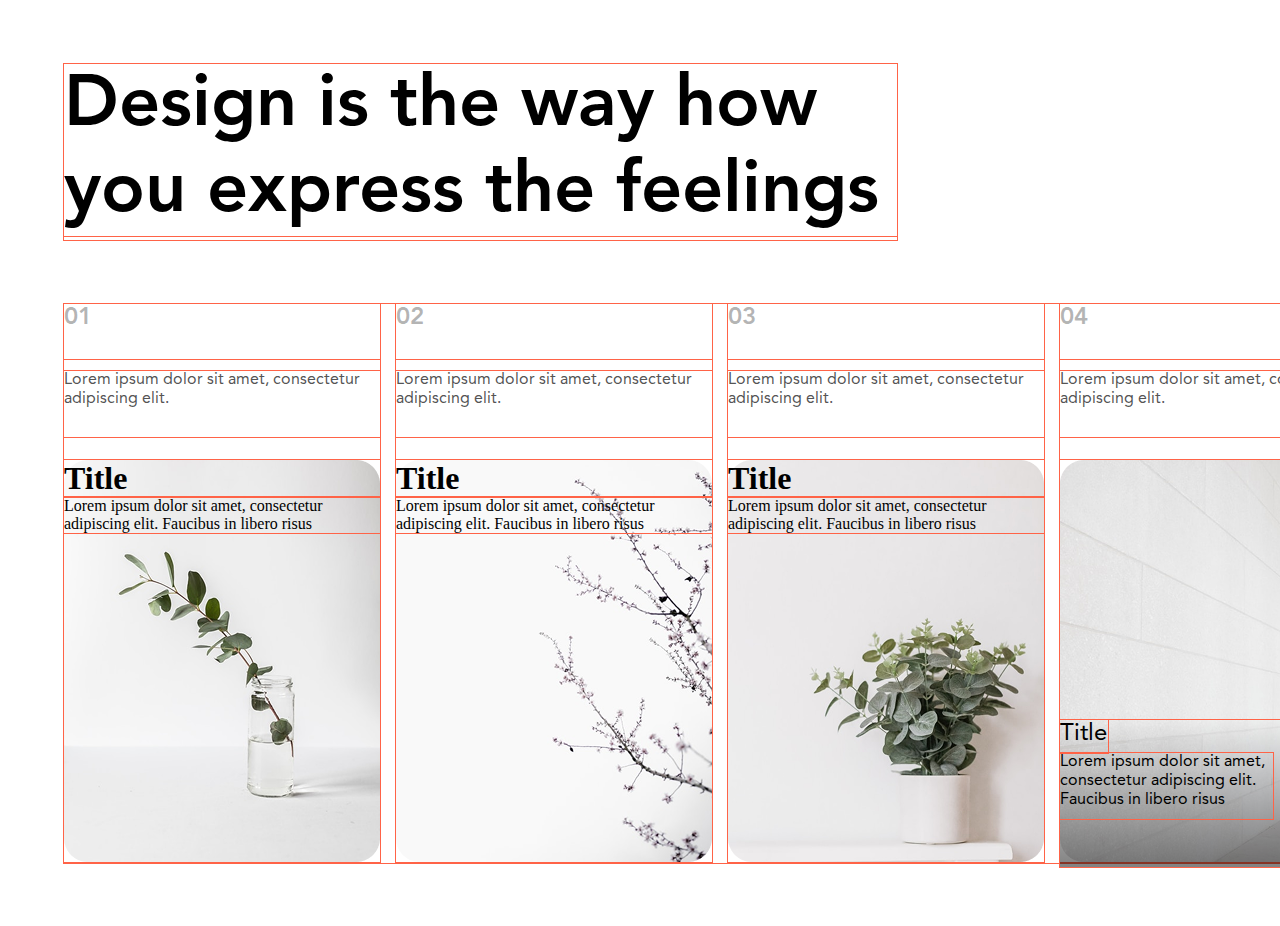
==== commit 6aaa21af: "feat: :construction: Add layout structure and styles for content sections" ====
--- a/index.html
+++ b/index.html
@@ -4,9 +4,62 @@
     <meta charset="UTF-8">
     <meta name="viewport" content="width=device-width, initial-scale=1.0">
     <link rel="stylesheet" href="css/styles.css">
-    <title></title>
+    <title>7</title>
 </head>
 <body>
-    
+    <div class="title">
+        <h4>Design is the way how you express the feelings</h4>
+    </div>
+    <div class="caja">
+        <div class="caja1">
+            <div class="caja1-1">
+                <h1>01</h1>
+                <p>Lorem ipsum dolor sit amet, consectetur adipiscing elit.</p>
+            </div>
+            <div class="caja1-2">
+                <div class="caja1-2-1">
+                    <h1>Title</h1>
+                    <p>Lorem ipsum dolor sit amet, consectetur adipiscing elit. Faucibus in libero risus</p>
+                </div>
+            </div>
+        </div>
+        <div class="caja2">
+            <div class="caja2-1">
+                <h1>02</h1>
+                <p>Lorem ipsum dolor sit amet, consectetur adipiscing elit.</p>
+            </div>
+            <div class="caja2-2">
+                <div class="caja2-2-1">
+                    <h1>Title</h1>
+                    <p>Lorem ipsum dolor sit amet, consectetur adipiscing elit. Faucibus in libero risus</p>
+                </div>
+            </div>
+        </div>
+        <div class="caja3">
+            <div class="caja3-1">
+                <h1>03</h1>
+                <p>Lorem ipsum dolor sit amet, consectetur adipiscing elit.</p>
+            </div>
+            <div class="caja3-2">
+                <div class="caja3-2-1">
+                    <h1>Title</h1>
+                    <p>Lorem ipsum dolor sit amet, consectetur adipiscing elit. Faucibus in libero risus</p>
+                </div>
+            </div>
+        </div>
+        <div class="caja4">
+            <div class="caja4-1">
+                <h1>04</h1>
+                <p>Lorem ipsum dolor sit amet, consectetur adipiscing elit.</p>
+            </div>
+            <div class="caja4-2">
+                <div class="caja4-2-1">
+                    <h1>Title</h1>
+                    <p>Lorem ipsum dolor sit amet, consectetur adipiscing elit. Faucibus in libero risus</p>
+                </div>
+            </div>
+        </div>
+
+    </div>
 </body>
 </html>--- a/css/styles.css
+++ b/css/styles.css
@@ -1,721 +1,197 @@
 @import url(variables.css);
 
-*{
-    margin: 0;
-    padding: 0;
-    box-sizing: border-box;
+*{margin: 0; padding: 0; 
+
+    outline: 1px solid tomato;
+
+}
+*::before, *::after{box-sizing: border-box;}
+body{min-height: 100dvh;}
+input, button, textarea, select{font: inherit;}
+p{text-wrap: pretty;}
+h1, h2, h3, h4, h5, h6{text-wrap: balance;}
+/* img, video, svg{height: auto; max-width: 100%;} */
+@media (prefers-reduced-motion: reduce){
+*, *::before, *::after{
+animation-duration: 0.01ms !important;
+animation-iteration-count: 1 !important;
+max-width: 100%;
+transition-duration: 0.01ms !important;
+scroll-behavior: auto !important;
+transition: none;
+}
+}
+body{
+    width: 1440px;
+    height: 926px;
 }
 
-._6 {
-    background: var(--color-3);
-    flex-shrink: 0;
-    height: 933px;
-    position: relative;
-    overflow: hidden;
-  }
-  .image-group {
+.title{
+    width: 833px;
+    height: 176px;
+    font-family: "Avenir-Heavy";
+    font-size: 72px;
     position: absolute;
-    inset: 0;
-  }
-  .stroke {
-    background: var(--color-3);
-    border-radius: 48px;
-    border-style: solid;
-    border-color: var(--color-2);
-    border-width: 2px;
-    width: 480px;
-    height: 568px;
-    position: absolute;
-    left: 809px;
-    top: 93px;
-  }
-  .stroke2 {
-    background: var(--color-3);
-    border-radius: 40px;
-    border-style: solid;
-    border-color: var(--color-2);
-    border-width: 2px;
-    width: 310px;
-    height: 476px;
-    position: absolute;
-    left: 1066.31px;
-    top: 364.19px;
-  }
-  .unsplash-qrw-ad-b-cqysc {
-    border-radius: 51.83px;
-    width: 480px;
-    height: 628px;
-    position: absolute;
-    left: 861.76px;
-    top: 152.24px;
-    object-fit: cover;
-  }
-  .star {
-    width: 75px;
-    height: 94.59px;
-    position: absolute;
-    left: 901px;
-    top: 221px;
-    overflow: visible;
-  }
-  .star2 {
-    width: 135.85px;
-    height: 135.85px;
-    position: absolute;
-    left: 741px;
-    top: 62px;
-    overflow: visible;
-  }
-  .star3 {
-    width: 102.74px;
-    height: 129.58px;
-    position: absolute;
-    left: 1221.8px;
-    top: 624.27px;
-    overflow: visible;
-  }
-  .tag {
-    background: var(--color-5);
-    border-radius: 16px;
-    border-style: solid;
-    border-color: transparent;
-    border-width: 1px;
-    padding: 16px 24px 16px 24px;
-    display: flex;
-    flex-direction: row;
-    gap: 8px;
-    align-items: flex-start;
-    justify-content: flex-start;
-    position: absolute;
-    left: 773px;
-    top: 681px;
-    backdrop-filter: blur(2px);
-  }
-  .ergonomic-design {
-    color: var(--color-3);
-    text-align: left;
-    font-family: "WorkSans-Regular";
-    font-size: 24px;
-    font-weight: 400;
-    position: relative;
-  }
-  .tag2 {
-    background: var(--color-5);
-    border-radius: 16px;
-    border-style: solid;
-    border-color: transparent;
-    border-width: 1px;
-    padding: 16px 24px 16px 24px;
-    display: flex;
-    flex-direction: row;
-    gap: 8px;
-    align-items: flex-start;
-    justify-content: flex-start;
-    position: absolute;
-    left: 1124px;
-    top: 198px;
-    backdrop-filter: blur(2px);
-  }
-  .award-winning-product {
-    color: var(--color-3);
-    text-align: left;
-    font-family: "WorkSans-Regular";
-    font-size: 18px;
-    font-weight: 400;
-    position: relative;
-  }
-  .content {
-    padding: 0px 0px 0px 24px;
-    display: flex;
-    flex-direction: column;
-    gap: 32px;
-    align-items: flex-start;
-    justify-content: flex-start;
+    top: 64px;
+    left: 64px;
+}
+
+.caja{
+    width: 1312px;
+    height: 559px;
     position: absolute;
     left: 64px;
-    top: 221px;
-  }
-  .title{
-    color: var(--color-4);
-    text-align: left;
-    font-family: "PlayfairDisplay-Bold";
-    font-size: 64px;
-    line-height: 80px;
-    font-weight: 700;
+    display: flex;
+    top: 304px;
+    gap: 16px;
+}
+.caja1{
+    width: 316px;
+    height:559px;
+}
+.caja1-1{
+    width: 316px;
+    height:66px;
+    h1{
+        width: 316px;
+        height: 55px;
+        font-family: "Avenir-Heavy";
+        font-size: 24px;
+        color: var(--color-3);
+        position: relative;
+    }
+    p{
+        width: 316px;
+        height: 66px;
+        font-family: "Avenir-Roman";
+        font-size: 16px;
+        color: var(--color-2);
+        position: relative;
+        top: 12px;
+    }
+}
+.caja1-2{
+    width: 316px;
+    height: 402px;
+    background-image: url(../storage/img/img1.png);
     position: relative;
-    width: 629px;
-  }
-  .texto{
-    color: var(--color-1);
-    text-align: left;
-    font-family: "WorkSans-Regular";
-    font-size: 24px;
-    line-height: 30px;
-    font-weight: 400;
+    top: 90px;
+}
+.caja2{
+    width: 316px;
+    height:559px;
+}
+.caja2-1{
+    width: 316px;
+    height:66px;
+    h1{
+        width: 316px;
+        height: 55px;
+        font-family: "Avenir-Heavy";
+        font-size: 24px;
+        color: var(--color-3);
+        position: relative;
+    }
+    p{
+        width: 316px;
+        height: 66px;
+        font-family: "Avenir-Roman";
+        font-size: 16px;
+        color: var(--color-2);
+        position: relative;
+        top: 12px;
+    }
+}
+.caja2-2{
+    width: 316px;
+    height: 402px;
+    background-image: url(../storage/img/img2.png);
     position: relative;
-    width: 629px;
-  }
-  .buttons {
-    display: flex;
-    flex-direction: row;
-    gap: 32px;
-    align-items: flex-start;
-    justify-content: flex-start;
-    flex-shrink: 0;
+    top: 90px;
+}
+.caja3{
+    width: 316px;
+    height:559px;
+}
+.caja3-1{
+    width: 316px;
+    height:66px;
+    h1{
+        width: 316px;
+        height: 55px;
+        font-family: "Avenir-Heavy";
+        font-size: 24px;
+        color: var(--color-3);
+        position: relative;
+    }
+    p{
+        width: 316px;
+        height: 66px;
+        font-family: "Avenir-Roman";
+        font-size: 16px;
+        color: var(--color-2);
+        position: relative;
+        top: 12px;
+    }
+}
+.caja3-2{
+    width: 316px;
+    height: 402px;
+    background-image: url(../storage/img/img3.png);
     position: relative;
-  }
-  .primary-button {
-    background: var(--color-4);
-    border-radius: 16px;
-    padding: 24px 48px 24px 48px;
-    display: flex;
-    flex-direction: row;
-    gap: 10px;
-    align-items: flex-start;
-    justify-content: flex-start;
-    flex-shrink: 0;
+    top: 90px;
+}
+.caja4{
+    width: 316px;
+    height:559px;
+}
+.caja4-1{
+    width: 316px;
+    height:66px;
+    h1{
+        width: 316px;
+        height: 55px;
+        font-family: "Avenir-Heavy";
+        font-size: 24px;
+        color: var(--color-3);
+        position: relative;
+    }
+    p{
+        width: 316px;
+        height: 66px;
+        font-family: "Avenir-Roman";
+        font-size: 16px;
+        color: var(--color-2);
+        position: relative;
+        top: 12px;
+    }
+}
+.caja4-2{
+    width: 316px;
+    height: 402px;
+    background-image: url(../storage/img/img4.png);
     position: relative;
-    overflow: hidden;
-  }
-  .contact-us {
-    color: var(--color-3);
-    text-align: left;
-    font-family: "WorkSans-Medium";
-    font-size: 24px;
-    line-height: 18px;
-    font-weight: 500;
+    top: 90px;
+        
+        h1{
+            width: 48px;
+            height: 33px;
+            font-weight: 1;
+            font-family:"Avenir-Roman" ;
+            font-size: 24px;
+        }
+        p{
+            width: 213px;
+            height: 66px;
+            font-family: "Avenir-Roman";
+            font-size: 16px;
+        }
+}
+.caja4-2-1{
+    width: 316px;
+    height: 147px;
+    background: linear-gradient(180deg, rgba(0,0,0,0) 0%, rgba(0,0,0,0.49) 100%);
     position: relative;
-  }
-  .secondary-button {
-    border-radius: 16px;
-    border-style: solid;
-    border-color: var(--color-1);
-    border-width: 1px;
-    padding: 24px 48px 24px 48px;
-    display: flex;
-    flex-direction: row;
-    gap: 10px;
-    align-items: flex-start;
-    justify-content: flex-start;
-    flex-shrink: 0;
-    position: relative;
-    overflow: hidden;
-  }
-  .contact-us2 {
-    color: var(--color-1);
-    text-align: left;
-    font-family: "WorkSans-Medium";
-    font-size: 24px;
-    line-height: 18px;
-    font-weight: 500;
-    position: relative;
-  }
-  .font-circle {
-    position: absolute;
-    inset: 0;
-  }
-  .text {
-    width: 101.04px;
-    height: 101.16px;
-    position: static;
-  }
-  .l {
-    color: var(--color-1);
-    text-align: left;
-    font-family: "Times-Regular";
-    font-size: 14.222038269042969px;
-    font-weight: 400;
-    position: absolute;
-    left: 135.24px;
-    top: 87.12px;
-    transform-origin: 0 0;
-    transform: rotate(-149.744deg) scale(1, 1);
-  }
-  .o {
-    color: var(--color-1);
-    text-align: left;
-    font-family: "Times-Regular";
-    font-size: 14.222038269042969px;
-    font-weight: 400;
-    position: absolute;
-    left: 128.57px;
-    top: 83.3px;
-    transform-origin: 0 0;
-    transform: rotate(-163.368deg) scale(1, 1);
-  }
-  .r {
-    color: var(--color-1);
-    text-align: left;
-    font-family: "Times-Regular";
-    font-size: 14.222038269042969px;
-    font-weight: 400;
-    position: absolute;
-    left: 121px;
-    top: 81.23px;
-    transform-origin: 0 0;
-    transform: rotate(-174.415deg) scale(1, 1);
-  }
-  .e {
-    color: var(--color-1);
-    text-align: left;
-    font-family: "Times-Regular";
-    font-size: 14.222038269042969px;
-    font-weight: 400;
-    position: absolute;
-    left: 115.47px;
-    top: 80.68px;
-    transform-origin: 0 0;
-    transform: rotate(174.907deg) scale(1, 1);
-  }
-  .m {
-    color: var(--color-1);
-    text-align: left;
-    font-family: "Times-Regular";
-    font-size: 14.222038269042969px;
-    font-weight: 400;
-    position: absolute;
-    left: 108.89px;
-    top: 80.97px;
-    transform-origin: 0 0;
-    transform: rotate(160.178deg) scale(1, 1);
-  }
-  .div {
-    color: var(--color-1);
-    text-align: left;
-    font-family: "Times-Regular";
-    font-size: 14.222038269042969px;
-    font-weight: 400;
-    position: absolute;
-    left: 98.15px;
-    top: 85.34px;
-    transform-origin: 0 0;
-    transform: rotate(147.29deg) scale(1, 1);
-  }
-  .i {
-    color: var(--color-1);
-    text-align: left;
-    font-family: "Times-Regular";
-    font-size: 14.222038269042969px;
-    font-weight: 400;
-    position: absolute;
-    left: 94.14px;
-    top: 88px;
-    transform-origin: 0 0;
-    transform: rotate(138.821deg) scale(1, 1);
-  }
-  .p {
-    color: var(--color-1);
-    text-align: left;
-    font-family: "Times-Regular";
-    font-size: 14.222038269042969px;
-    font-weight: 400;
-    position: absolute;
-    left: 90.36px;
-    top: 91.23px;
-    transform-origin: 0 0;
-    transform: rotate(128.142deg) scale(1, 1);
-  }
-  .s {
-    color: var(--color-1);
-    text-align: left;
-    font-family: "Times-Regular";
-    font-size: 14.222038269042969px;
-    font-weight: 400;
-    position: absolute;
-    left: 85.7px;
-    top: 97.36px;
-    transform-origin: 0 0;
-    transform: rotate(116.359deg) scale(1, 1);
-  }
-  .u {
-    color: var(--color-1);
-    text-align: left;
-    font-family: "Times-Regular";
-    font-size: 14.222038269042969px;
-    font-weight: 400;
-    position: absolute;
-    left: 82.8px;
-    top: 103.2px;
-    transform-origin: 0 0;
-    transform: rotate(104.576deg) scale(1, 1);
-  }
-  .m2 {
-    color: var(--color-1);
-    text-align: left;
-    font-family: "Times-Regular";
-    font-size: 14.222038269042969px;
-    font-weight: 400;
-    position: absolute;
-    left: 80.75px;
-    top: 110.01px;
-    transform-origin: 0 0;
-    transform: rotate(89.479deg) scale(1, 1);
-  }
-  .div2 {
-    color: var(--color-1);
-    text-align: left;
-    font-family: "Times-Regular";
-    font-size: 14.222038269042969px;
-    font-weight: 400;
-    position: absolute;
-    left: 81.33px;
-    top: 121.59px;
-    transform-origin: 0 0;
-    transform: rotate(76.591deg) scale(1, 1);
-  }
-  .d {
-    color: var(--color-1);
-    text-align: left;
-    font-family: "Times-Regular";
-    font-size: 14.222038269042969px;
-    font-weight: 400;
-    position: absolute;
-    left: 82.28px;
-    top: 125.94px;
-    transform-origin: 0 0;
-    transform: rotate(66.28deg) scale(1, 1);
-  }
-  .o2 {
-    color: var(--color-1);
-    text-align: left;
-    font-family: "Times-Regular";
-    font-size: 14.222038269042969px;
-    font-weight: 400;
-    position: absolute;
-    left: 85.37px;
-    top: 132.84px;
-    transform-origin: 0 0;
-    transform: rotate(53.761deg) scale(1, 1);
-  }
-  .l2 {
-    color: var(--color-1);
-    text-align: left;
-    font-family: "Times-Regular";
-    font-size: 14.222038269042969px;
-    font-weight: 400;
-    position: absolute;
-    left: 90.21px;
-    top: 139.1px;
-    transform-origin: 0 0;
-    transform: rotate(43.082deg) scale(1, 1);
-  }
-  .o3 {
-    color: var(--color-1);
-    text-align: left;
-    font-family: "Times-Regular";
-    font-size: 14.222038269042969px;
-    font-weight: 400;
-    position: absolute;
-    left: 93.8px;
-    top: 142.54px;
-    transform-origin: 0 0;
-    transform: rotate(32.404deg) scale(1, 1);
-  }
-  .r2 {
-    color: var(--color-1);
-    text-align: left;
-    font-family: "Times-Regular";
-    font-size: 14.222038269042969px;
-    font-weight: 400;
-    position: absolute;
-    left: 100.52px;
-    top: 146.58px;
-    transform-origin: 0 0;
-    transform: rotate(21.357deg) scale(1, 1);
-  }
-  .div3 {
-    color: var(--color-1);
-    text-align: left;
-    font-family: "Times-Regular";
-    font-size: 14.222038269042969px;
-    font-weight: 400;
-    position: absolute;
-    left: 106.08px;
-    top: 148.61px;
-    transform-origin: 0 0;
-    transform: rotate(12.52deg) scale(1, 1);
-  }
-  .s2 {
-    color: var(--color-1);
-    text-align: left;
-    font-family: "Times-Regular";
-    font-size: 14.222038269042969px;
-    font-weight: 400;
-    position: absolute;
-    left: 110.56px;
-    top: 149.62px;
-    transform-origin: 0 0;
-    transform: rotate(2.946deg) scale(1, 1);
-  }
-  .i2 {
-    color: var(--color-1);
-    text-align: left;
-    font-family: "Times-Regular";
-    font-size: 14.222038269042969px;
-    font-weight: 400;
-    position: absolute;
-    left: 117.43px;
-    top: 149.81px;
-    transform-origin: 0 0;
-    transform: rotate(-6.996deg) scale(1, 1);
-  }
-  .t {
-    color: var(--color-1);
-    text-align: left;
-    font-family: "Times-Regular";
-    font-size: 14.222038269042969px;
-    font-weight: 400;
-    position: absolute;
-    left: 122.7px;
-    top: 149.07px;
-    transform-origin: 0 0;
-    transform: rotate(-15.834deg) scale(1, 1);
-  }
-  .div4 {
-    color: var(--color-1);
-    text-align: left;
-    font-family: "Times-Regular";
-    font-size: 14.222038269042969px;
-    font-weight: 400;
-    position: absolute;
-    left: 127.86px;
-    top: 147.49px;
-    transform-origin: 0 0;
-    transform: rotate(-24.303deg) scale(1, 1);
-  }
-  .a {
-    color: var(--color-1);
-    text-align: left;
-    font-family: "Times-Regular";
-    font-size: 14.222038269042969px;
-    font-weight: 400;
-    position: absolute;
-    left: 132px;
-    top: 145.67px;
-    transform-origin: 0 0;
-    transform: rotate(-34.245deg) scale(1, 1);
-  }
-  .m3 {
-    color: var(--color-1);
-    text-align: left;
-    font-family: "Times-Regular";
-    font-size: 14.222038269042969px;
-    font-weight: 400;
-    position: absolute;
-    left: 137.61px;
-    top: 142.21px;
-    transform-origin: 0 0;
-    transform: rotate(-48.974deg) scale(1, 1);
-  }
-  .e2 {
-    color: var(--color-1);
-    text-align: left;
-    font-family: "Times-Regular";
-    font-size: 14.222038269042969px;
-    font-weight: 400;
-    position: absolute;
-    left: 144.76px;
-    top: 133.53px;
-    transform-origin: 0 0;
-    transform: rotate(-63.703deg) scale(1, 1);
-  }
-  .t2 {
-    color: var(--color-1);
-    text-align: left;
-    font-family: "Times-Regular";
-    font-size: 14.222038269042969px;
-    font-weight: 400;
-    position: absolute;
-    left: 147.87px;
-    top: 126.82px;
-    transform-origin: 0 0;
-    transform: rotate(-74.013deg) scale(1, 1);
-  }
-  .div5 {
-    color: var(--color-1);
-    text-align: left;
-    font-family: "Times-Regular";
-    font-size: 14.222038269042969px;
-    font-weight: 400;
-    position: absolute;
-    left: 149.25px;
-    top: 121.6px;
-    transform-origin: 0 0;
-    transform: rotate(-82.482deg) scale(1, 1);
-  }
-  .div6 {
-    color: var(--color-1);
-    text-align: left;
-    font-family: "Times-Regular";
-    font-size: 14.222038269042969px;
-    font-weight: 400;
-    position: absolute;
-    left: 149.79px;
-    top: 116.75px;
-    transform-origin: 0 0;
-    transform: rotate(-90.583deg) scale(1, 1);
-  }
-  .c {
-    color: var(--color-1);
-    text-align: left;
-    font-family: "Times-Regular";
-    font-size: 14.222038269042969px;
-    font-weight: 400;
-    position: absolute;
-    left: 149.79px;
-    top: 112.23px;
-    transform-origin: 0 0;
-    transform: rotate(-100.525deg) scale(1, 1);
-  }
-  .o4 {
-    color: var(--color-1);
-    text-align: left;
-    font-family: "Times-Regular";
-    font-size: 14.222038269042969px;
-    font-weight: 400;
-    position: absolute;
-    left: 148.48px;
-    top: 105.31px;
-    transform-origin: 0 0;
-    transform: rotate(-112.677deg) scale(1, 1);
-  }
-  .n {
-    color: var(--color-1);
-    text-align: left;
-    font-family: "Times-Regular";
-    font-size: 14.222038269042969px;
-    font-weight: 400;
-    position: absolute;
-    left: 145.52px;
-    top: 98.35px;
-    transform-origin: 0 0;
-    transform: rotate(-125.196deg) scale(1, 1);
-  }
-  .s3 {
-    color: var(--color-1);
-    text-align: left;
-    font-family: "Times-Regular";
-    font-size: 14.222038269042969px;
-    font-weight: 400;
-    position: absolute;
-    left: 140.98px;
-    top: 92.13px;
-    transform-origin: 0 0;
-    transform: rotate(-136.98deg) scale(1, 1);
-  }
-  .r3 {
-    color: var(--color-1);
-    text-align: left;
-    font-family: "Times-Regular";
-    font-size: 14.222038269042969px;
-    font-weight: 400;
-    position: absolute;
-    left: 98.58px;
-    top: 85.06px;
-    transform-origin: 0 0;
-    transform: rotate(147.166deg) scale(1, 1);
-  }
-  .icons {
-    width: 28.44px;
-    height: 28.44px;
-    position: absolute;
-    left: 102.08px;
-    top: 100.3px;
-    overflow: hidden;
-  }
-  .group {
-    height: auto;
-    position: absolute;
-    left: 2.37px;
-    top: 2.37px;
-    overflow: visible;
-  }
-  .list {
-    border-radius: 24px;
-    border-style: solid;
-    border-color: var(--color-2);
-    border-width: 1px;
-    padding: 24px;
-    display: flex;
-    flex-direction: row;
-    gap: 80px;
-    align-items: flex-start;
-    justify-content: flex-start;
-    position: absolute;
-    left: 64px;
-    top: 751px;
-  }
-  .frame-14228 {
-    display: flex;
-    flex-direction: column;
-    gap: 8px;
-    align-items: flex-start;
-    justify-content: flex-start;
-    flex-shrink: 0;
-    position: relative;
-  }
-  .icons2 {
-    flex-shrink: 0;
-    width: 24px;
-    height: 24px;
-    position: relative;
-    overflow: visible;
-  }
-  .lorem-ipsu-dolor-amet {
-    color: var(--color-2);
-    text-align: left;
-    font-family: "WorkSans-Regular";
-    font-size: 16px;
-    font-weight: 400;
-    position: relative;
-    width: 91px;
-  }
-  .frame-14489 {
-    display: flex;
-    flex-direction: column;
-    gap: 8px;
-    align-items: flex-start;
-    justify-content: flex-start;
-    flex-shrink: 0;
-    position: relative;
-  }
-  .icons3 {
-    flex-shrink: 0;
-    width: 24px;
-    height: 24px;
-    position: relative;
-    overflow: visible;
-  }
-  .frame-14490 {
-    display: flex;
-    flex-direction: column;
-    gap: 8px;
-    align-items: flex-start;
-    justify-content: flex-start;
-    flex-shrink: 0;
-    position: relative;
-  }
-  .icons4 {
-    flex-shrink: 0;
-    width: 24px;
-    height: 24px;
-    position: relative;
-    overflow: visible;
-  }
-  .frame-14491 {
-    display: flex;
-    flex-direction: column;
-    gap: 8px;
-    align-items: flex-start;
-    justify-content: flex-start;
-    flex-shrink: 0;
-    position: relative;
-  }
-  .icons5 {
-    flex-shrink: 0;
-    width: 24px;
-    height: 24px;
-    position: relative;
-    overflow: visible;
-  }
-  +    top: 260px;
+
+}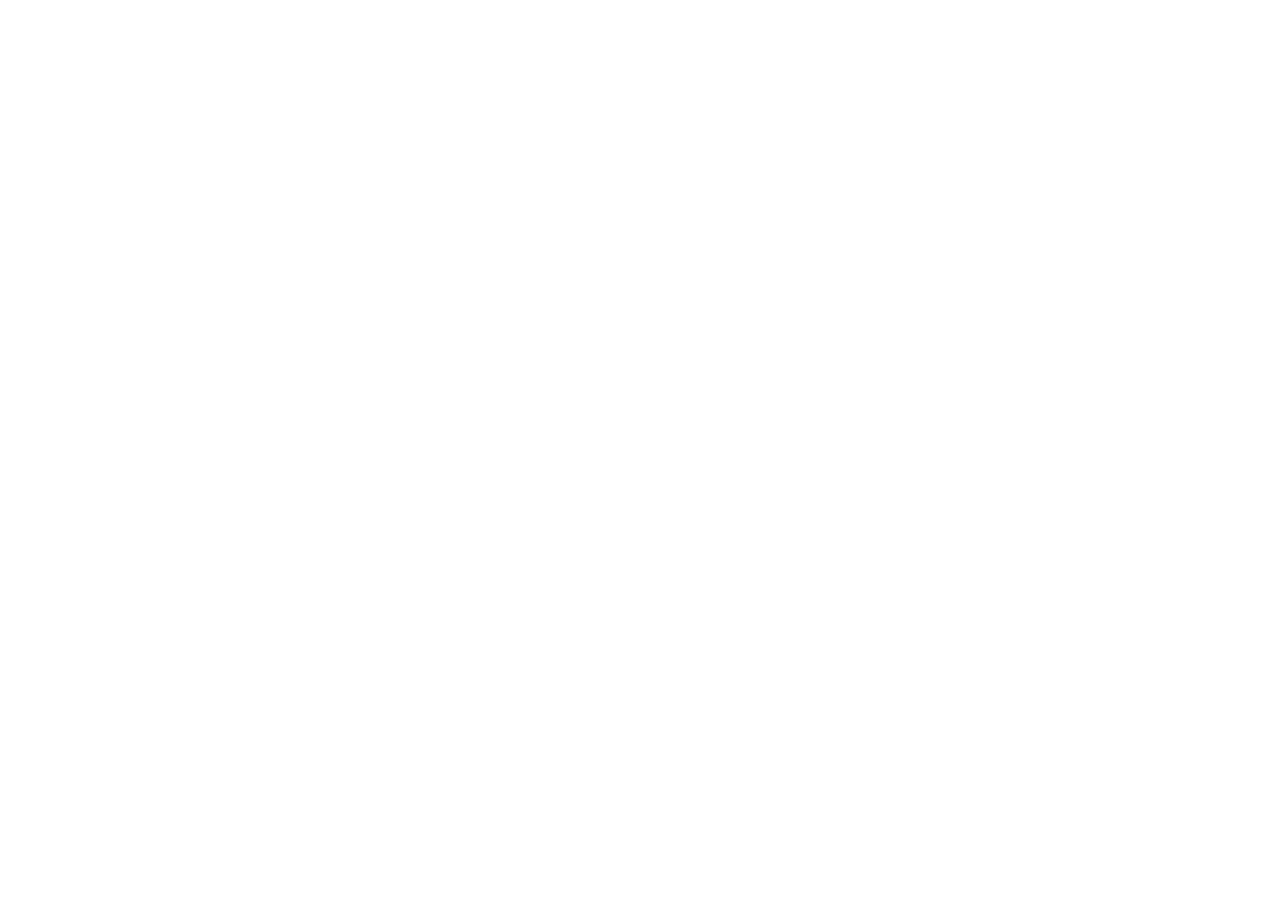
==== commit 16d0e17e: "feat: :construction: remove unused assets and update HTML and CSS structure" ====
--- a/index.html
+++ b/index.html
@@ -4,62 +4,9 @@
     <meta charset="UTF-8">
     <meta name="viewport" content="width=device-width, initial-scale=1.0">
     <link rel="stylesheet" href="css/styles.css">
-    <title>7</title>
+    <title>8</title>
 </head>
 <body>
-    <div class="title">
-        <h4>Design is the way how you express the feelings</h4>
-    </div>
-    <div class="caja">
-        <div class="caja1">
-            <div class="caja1-1">
-                <h1>01</h1>
-                <p>Lorem ipsum dolor sit amet, consectetur adipiscing elit.</p>
-            </div>
-            <div class="caja1-2">
-                <div class="caja1-2-1">
-                    <h1>Title</h1>
-                    <p>Lorem ipsum dolor sit amet, consectetur adipiscing elit. Faucibus in libero risus</p>
-                </div>
-            </div>
-        </div>
-        <div class="caja2">
-            <div class="caja2-1">
-                <h1>02</h1>
-                <p>Lorem ipsum dolor sit amet, consectetur adipiscing elit.</p>
-            </div>
-            <div class="caja2-2">
-                <div class="caja2-2-1">
-                    <h1>Title</h1>
-                    <p>Lorem ipsum dolor sit amet, consectetur adipiscing elit. Faucibus in libero risus</p>
-                </div>
-            </div>
-        </div>
-        <div class="caja3">
-            <div class="caja3-1">
-                <h1>03</h1>
-                <p>Lorem ipsum dolor sit amet, consectetur adipiscing elit.</p>
-            </div>
-            <div class="caja3-2">
-                <div class="caja3-2-1">
-                    <h1>Title</h1>
-                    <p>Lorem ipsum dolor sit amet, consectetur adipiscing elit. Faucibus in libero risus</p>
-                </div>
-            </div>
-        </div>
-        <div class="caja4">
-            <div class="caja4-1">
-                <h1>04</h1>
-                <p>Lorem ipsum dolor sit amet, consectetur adipiscing elit.</p>
-            </div>
-            <div class="caja4-2">
-                <div class="caja4-2-1">
-                    <h1>Title</h1>
-                    <p>Lorem ipsum dolor sit amet, consectetur adipiscing elit. Faucibus in libero risus</p>
-                </div>
-            </div>
-        </div>
-
-    </div>
+    
 </body>
 </html>--- a/css/styles.css
+++ b/css/styles.css
@@ -2,7 +2,7 @@
 
 *{margin: 0; padding: 0; 
 
-    outline: 1px solid tomato;
+    /* outline: 1px solid tomato; */
 
 }
 *::before, *::after{box-sizing: border-box;}
@@ -20,178 +20,4 @@
 scroll-behavior: auto !important;
 transition: none;
 }
-}
-body{
-    width: 1440px;
-    height: 926px;
-}
-
-.title{
-    width: 833px;
-    height: 176px;
-    font-family: "Avenir-Heavy";
-    font-size: 72px;
-    position: absolute;
-    top: 64px;
-    left: 64px;
-}
-
-.caja{
-    width: 1312px;
-    height: 559px;
-    position: absolute;
-    left: 64px;
-    display: flex;
-    top: 304px;
-    gap: 16px;
-}
-.caja1{
-    width: 316px;
-    height:559px;
-}
-.caja1-1{
-    width: 316px;
-    height:66px;
-    h1{
-        width: 316px;
-        height: 55px;
-        font-family: "Avenir-Heavy";
-        font-size: 24px;
-        color: var(--color-3);
-        position: relative;
-    }
-    p{
-        width: 316px;
-        height: 66px;
-        font-family: "Avenir-Roman";
-        font-size: 16px;
-        color: var(--color-2);
-        position: relative;
-        top: 12px;
-    }
-}
-.caja1-2{
-    width: 316px;
-    height: 402px;
-    background-image: url(../storage/img/img1.png);
-    position: relative;
-    top: 90px;
-}
-.caja2{
-    width: 316px;
-    height:559px;
-}
-.caja2-1{
-    width: 316px;
-    height:66px;
-    h1{
-        width: 316px;
-        height: 55px;
-        font-family: "Avenir-Heavy";
-        font-size: 24px;
-        color: var(--color-3);
-        position: relative;
-    }
-    p{
-        width: 316px;
-        height: 66px;
-        font-family: "Avenir-Roman";
-        font-size: 16px;
-        color: var(--color-2);
-        position: relative;
-        top: 12px;
-    }
-}
-.caja2-2{
-    width: 316px;
-    height: 402px;
-    background-image: url(../storage/img/img2.png);
-    position: relative;
-    top: 90px;
-}
-.caja3{
-    width: 316px;
-    height:559px;
-}
-.caja3-1{
-    width: 316px;
-    height:66px;
-    h1{
-        width: 316px;
-        height: 55px;
-        font-family: "Avenir-Heavy";
-        font-size: 24px;
-        color: var(--color-3);
-        position: relative;
-    }
-    p{
-        width: 316px;
-        height: 66px;
-        font-family: "Avenir-Roman";
-        font-size: 16px;
-        color: var(--color-2);
-        position: relative;
-        top: 12px;
-    }
-}
-.caja3-2{
-    width: 316px;
-    height: 402px;
-    background-image: url(../storage/img/img3.png);
-    position: relative;
-    top: 90px;
-}
-.caja4{
-    width: 316px;
-    height:559px;
-}
-.caja4-1{
-    width: 316px;
-    height:66px;
-    h1{
-        width: 316px;
-        height: 55px;
-        font-family: "Avenir-Heavy";
-        font-size: 24px;
-        color: var(--color-3);
-        position: relative;
-    }
-    p{
-        width: 316px;
-        height: 66px;
-        font-family: "Avenir-Roman";
-        font-size: 16px;
-        color: var(--color-2);
-        position: relative;
-        top: 12px;
-    }
-}
-.caja4-2{
-    width: 316px;
-    height: 402px;
-    background-image: url(../storage/img/img4.png);
-    position: relative;
-    top: 90px;
-        
-        h1{
-            width: 48px;
-            height: 33px;
-            font-weight: 1;
-            font-family:"Avenir-Roman" ;
-            font-size: 24px;
-        }
-        p{
-            width: 213px;
-            height: 66px;
-            font-family: "Avenir-Roman";
-            font-size: 16px;
-        }
-}
-.caja4-2-1{
-    width: 316px;
-    height: 147px;
-    background: linear-gradient(180deg, rgba(0,0,0,0) 0%, rgba(0,0,0,0.49) 100%);
-    position: relative;
-    top: 260px;
-
 }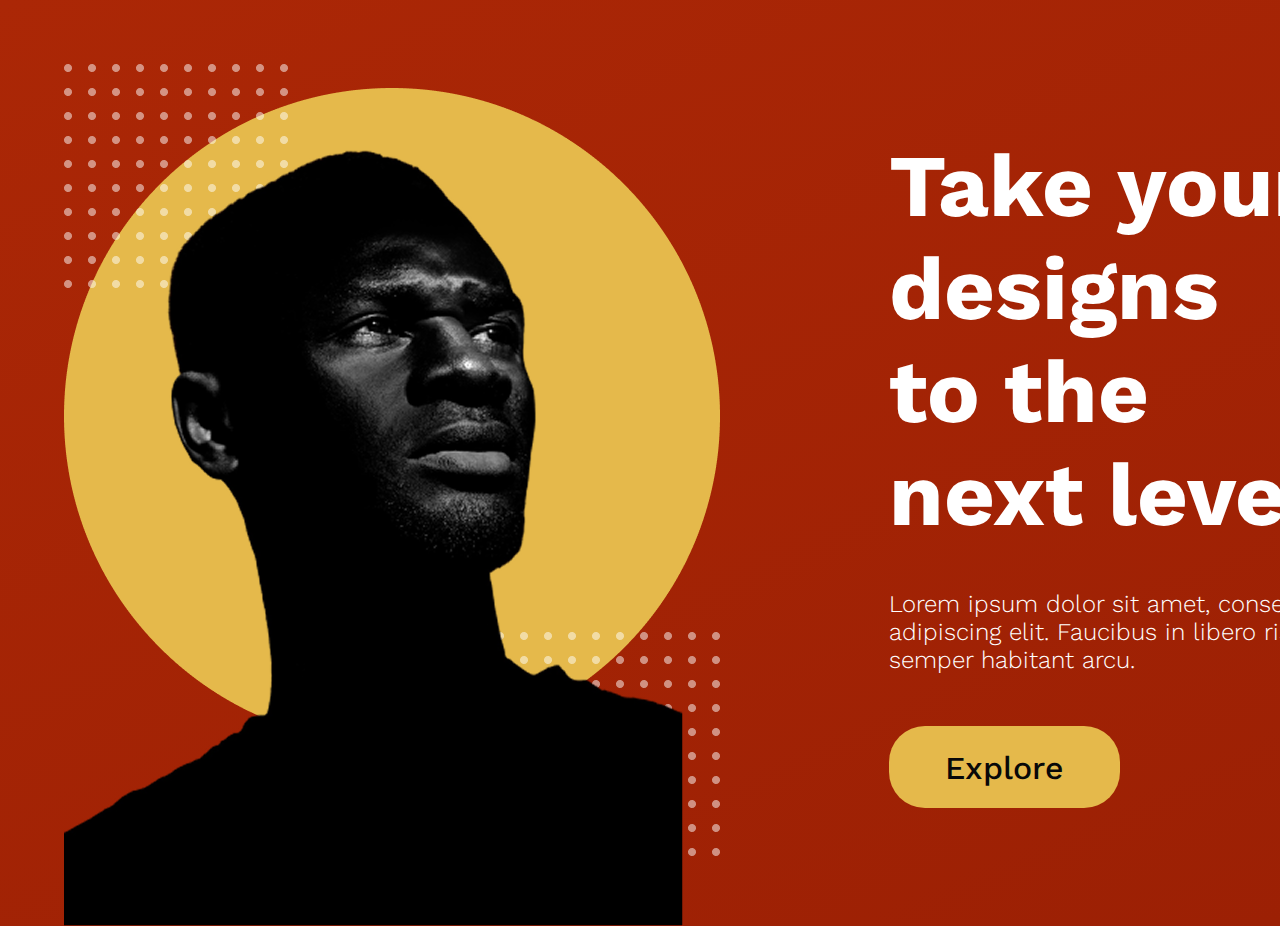
==== commit bc503a23: "feat: :sparkles: add new layout and styling for homepage with updated colors and fonts" ====
--- a/index.html
+++ b/index.html
@@ -7,6 +7,13 @@
     <title>8</title>
 </head>
 <body>
-    
+    <div class="div_1">
+        <h1>Take your designs to the next level</h1>
+        <p>Lorem ipsum dolor sit amet, consectetur adipiscing elit. Faucibus in libero risus semper habitant arcu.</p>
+        <div class="div_1-2">
+            <p class="div_p">Explore</p>
+        </div>
+    </div>
+    <img class="img_black"   src="storage/img/Hero image.png">
 </body>
 </html>--- a/css/styles.css
+++ b/css/styles.css
@@ -20,4 +20,68 @@
 scroll-behavior: auto !important;
 transition: none;
 }
+}
+
+body{
+    width: 1440px;
+    height: 926px;
+    background: linear-gradient(335deg, rgba(156,32,4,1) 0%, rgba(171,39,6,1) 100%);
+}
+
+.img_black{
+    width: 656px;
+    height: 861.5px;
+    position: absolute;
+    top: 64px;
+    left: 64px;
+}
+
+.div_1{
+    width: 487px;
+    height: 674px;
+    position: absolute;
+    top: 134px;
+    left: 889px;
+    h1{
+        width: 487px;
+        height: 416px;
+        font-family: "Worksans-Bold";
+        font-size: 88px;
+        font-weight: 32px;
+        color: var(--color-1);
+        position: relative;
+        top: 0px;
+        left: 0px;
+    }
+    p{
+        width: 487px;
+        height: 96px;
+        font-family: "Worksans-Light";
+        font-size: 24px;
+        font-weight: 18;
+        color: var(--color-1);
+        position: relative;
+        top: 40px;
+        left: 0px;
+    }
+}
+.div_1-2{
+    width: 231px;
+    height: 82px;
+    background: var(--color-3);
+    border-radius: 36px;
+    position: relative;
+    top: 80px;
+        .div_p{
+            width: 119px;
+            height: 18px;
+            font-family: "Worksans-Medium";
+            font-size: 32px;
+            font-weight: 18;
+            text-decoration: none;
+            color: var(--color-2);
+            position: relative;
+            top: 23px;
+            left: 56px;
+        }
 }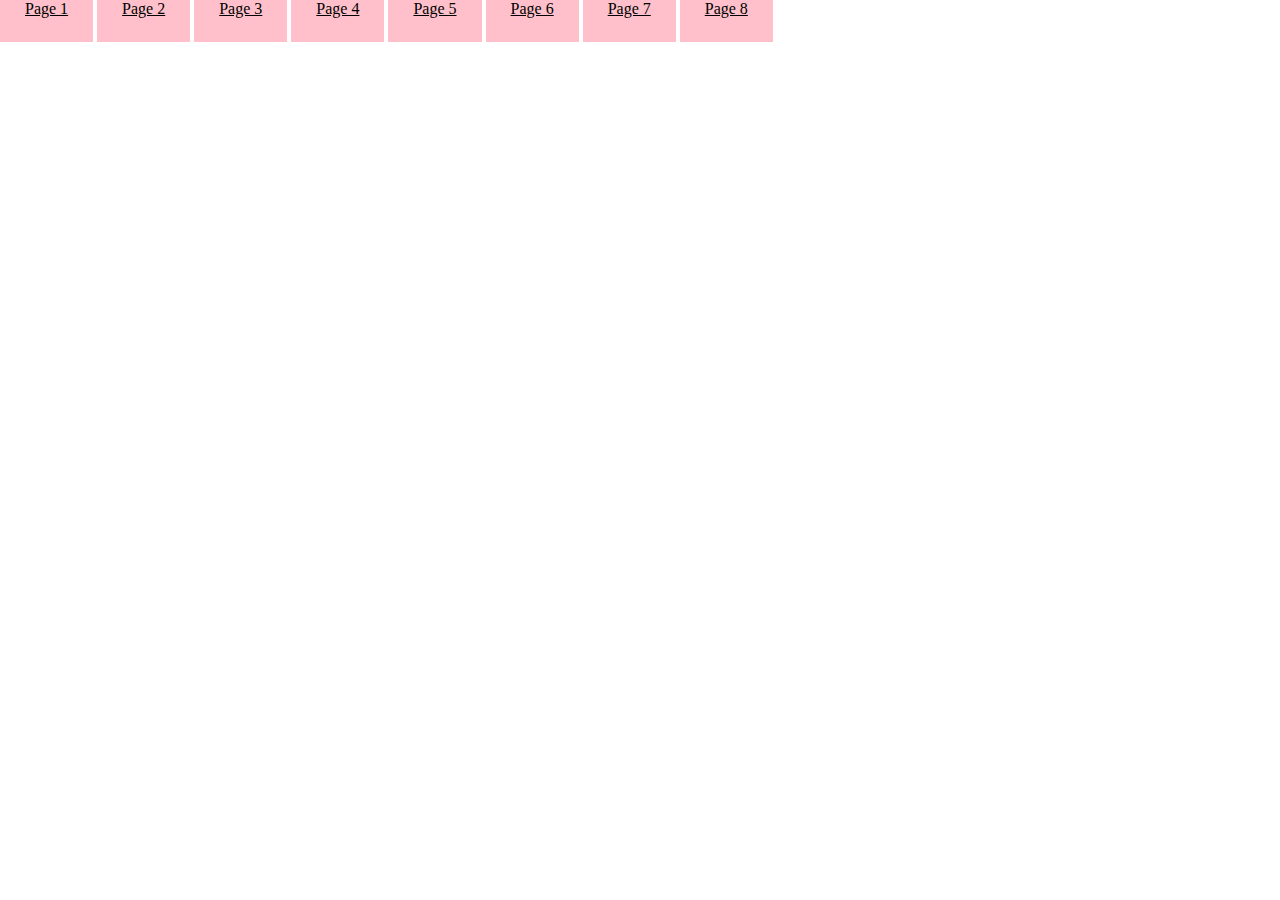
==== commit 4282ea1b: "feat: :sparkles: Refactor function to improve performance" ====
--- a/index.html
+++ b/index.html
@@ -3,17 +3,17 @@
 <head>
     <meta charset="UTF-8">
     <meta name="viewport" content="width=device-width, initial-scale=1.0">
-    <link rel="stylesheet" href="css/styles.css">
-    <title>8</title>
+    <link rel="stylesheet" href="css0/style.css">
+    <title>Document</title>
 </head>
 <body>
-    <div class="div_1">
-        <h1>Take your designs to the next level</h1>
-        <p>Lorem ipsum dolor sit amet, consectetur adipiscing elit. Faucibus in libero risus semper habitant arcu.</p>
-        <div class="div_1-2">
-            <p class="div_p">Explore</p>
-        </div>
-    </div>
-    <img class="img_black"   src="storage/img/Hero image.png">
+    <a href="views/page1.html">Page 1</a>
+    <a href="views/page2.html">Page 2</a>
+    <a href="views/page3.html">Page 3</a>
+    <a href="views/page4.html">Page 4</a>
+    <a href="views/page5.html">Page 5</a>
+    <a href="views/page6.html">Page 6</a>
+    <a href="views/page7.html">Page 7</a>
+    <a href="views/page8.html">Page 8</a>
 </body>
 </html>--- a/css0/style.css
+++ b/css0/style.css
@@ -0,0 +1,13 @@
+*{
+    margin: 0;
+    padding: 0;
+    box-sizing: border-box;
+}
+
+body{
+    a{
+        background: pink;
+        color: black;
+        padding: 25px;
+    }
+}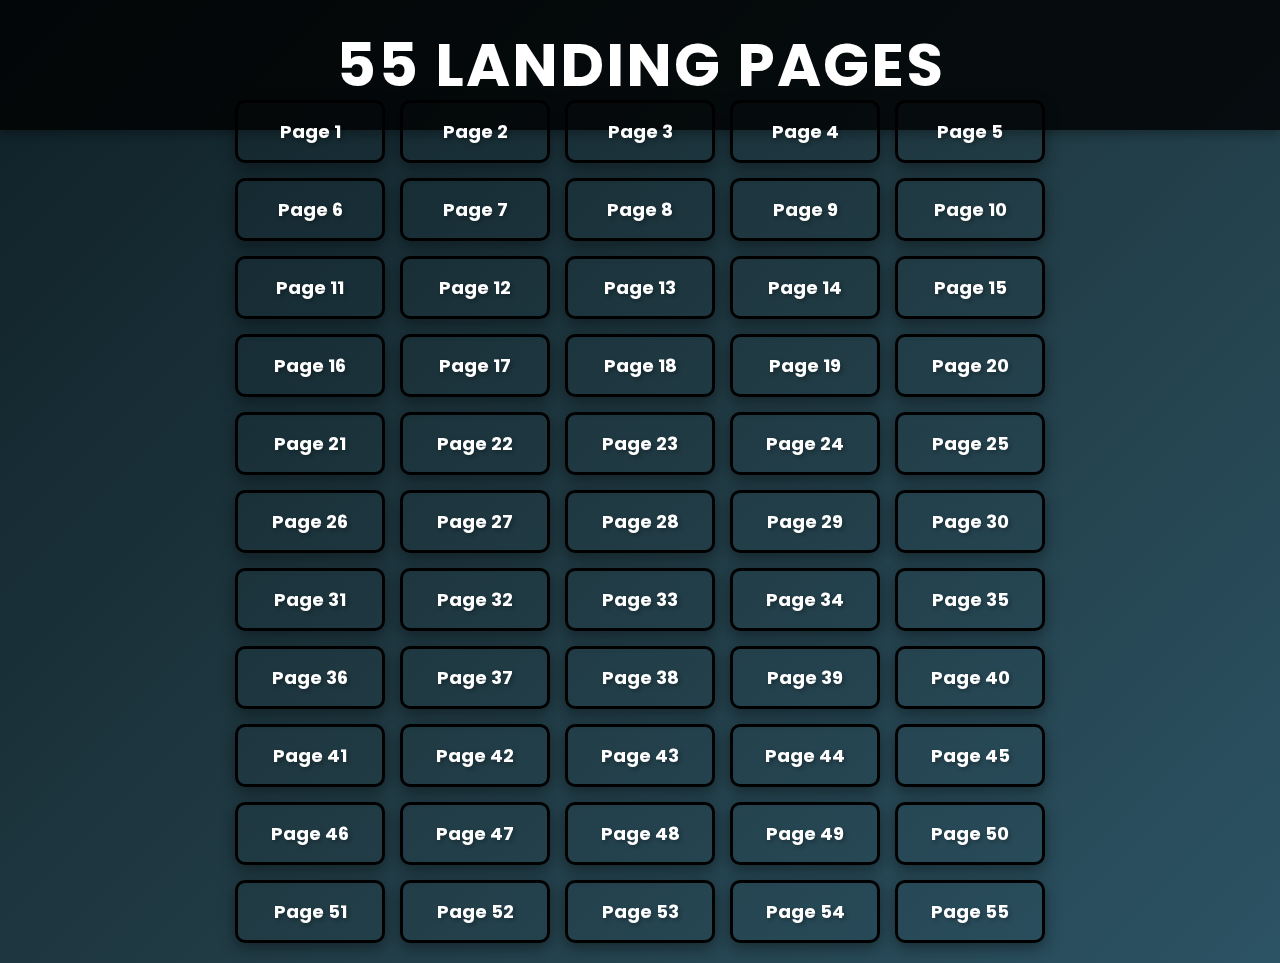
==== commit f8c45e3c: "feat: :construction: Enhance website layout and styling with new fonts and responsive design" ====
--- a/index.html
+++ b/index.html
@@ -7,13 +7,68 @@
     <title>Document</title>
 </head>
 <body>
-    <a href="views/page1.html">Page 1</a>
-    <a href="views/page2.html">Page 2</a>
-    <a href="views/page3.html">Page 3</a>
-    <a href="views/page4.html">Page 4</a>
-    <a href="views/page5.html">Page 5</a>
-    <a href="views/page6.html">Page 6</a>
-    <a href="views/page7.html">Page 7</a>
-    <a href="views/page8.html">Page 8</a>
+    <header>
+        <h1>55 Landing Pages</h1>
+    </header>
+    
+    <main>
+        <section class="grid-container">
+            <a href="views/page1.html" class="page-link">Page 1</a>
+            <a href="views/page2.html" class="page-link">Page 2</a>
+            <a href="views/page3.html" class="page-link">Page 3</a>
+            <a href="views/page4.html" class="page-link">Page 4</a>
+            <a href="views/page5.html" class="page-link">Page 5</a>
+            <a href="views/page6.html" class="page-link">Page 6</a>
+            <a href="views/page7.html" class="page-link">Page 7</a>
+            <a href="views/page8.html" class="page-link">Page 8</a>
+            <a href="views/page9.html" class="page-link">Page 9</a>
+            <a href="views/page10.html" class="page-link">Page 10</a>
+            <a href="views/page11.html" class="page-link">Page 11</a>
+            <a href="views/page12.html" class="page-link">Page 12</a>
+            <a href="views/page13.html" class="page-link">Page 13</a>
+            <a href="views/page14.html" class="page-link">Page 14</a>
+            <a href="views/page15.html" class="page-link">Page 15</a>
+            <a href="views/page16.html" class="page-link">Page 16</a>
+            <a href="views/page17.html" class="page-link">Page 17</a>
+            <a href="views/page18.html" class="page-link">Page 18</a>
+            <a href="views/page19.html" class="page-link">Page 19</a>
+            <a href="views/page20.html" class="page-link">Page 20</a>
+            <a href="views/page21.html" class="page-link">Page 21</a>
+            <a href="views/page22.html" class="page-link">Page 22</a>
+            <a href="views/page23.html" class="page-link">Page 23</a>
+            <a href="views/page24.html" class="page-link">Page 24</a>
+            <a href="views/page25.html" class="page-link">Page 25</a>
+            <a href="views/page26.html" class="page-link">Page 26</a>
+            <a href="views/page27.html" class="page-link">Page 27</a>
+            <a href="views/page28.html" class="page-link">Page 28</a>
+            <a href="views/page29.html" class="page-link">Page 29</a>
+            <a href="views/page30.html" class="page-link">Page 30</a>
+            <a href="views/page31.html" class="page-link">Page 31</a>
+            <a href="views/page32.html" class="page-link">Page 32</a>
+            <a href="views/page33.html" class="page-link">Page 33</a>
+            <a href="views/page34.html" class="page-link">Page 34</a>
+            <a href="views/page35.html" class="page-link">Page 35</a>
+            <a href="views/page36.html" class="page-link">Page 36</a>
+            <a href="views/page37.html" class="page-link">Page 37</a>
+            <a href="views/page38.html" class="page-link">Page 38</a>
+            <a href="views/page39.html" class="page-link">Page 39</a>
+            <a href="views/page40.html" class="page-link">Page 40</a>
+            <a href="views/page41.html" class="page-link">Page 41</a>
+            <a href="views/page42.html" class="page-link">Page 42</a>
+            <a href="views/page43.html" class="page-link">Page 43</a>
+            <a href="views/page44.html" class="page-link">Page 44</a>
+            <a href="views/page45.html" class="page-link">Page 45</a>
+            <a href="views/page46.html" class="page-link">Page 46</a>
+            <a href="views/page47.html" class="page-link">Page 47</a>
+            <a href="views/page48.html" class="page-link">Page 48</a>
+            <a href="views/page49.html" class="page-link">Page 49</a>
+            <a href="views/page50.html" class="page-link">Page 50</a>
+            <a href="views/page51.html" class="page-link">Page 51</a>
+            <a href="views/page52.html" class="page-link">Page 52</a>
+            <a href="views/page53.html" class="page-link">Page 53</a>
+            <a href="views/page54.html" class="page-link">Page 54</a>
+            <a href="views/page55.html" class="page-link">Page 55</a>
+        </section>
+    </main>
 </body>
 </html>--- a/css0/style.css
+++ b/css0/style.css
@@ -1,13 +1,95 @@
+@import url('https://fonts.googleapis.com/css2?family=Poppins:wght@300;400;600&display=swap');
+
 *{
     margin: 0;
     padding: 0;
     box-sizing: border-box;
 }
 
-body{
-    a{
-        background: pink;
-        color: black;
-        padding: 25px;
+
+body {
+    font-family: 'Poppins', sans-serif;
+    margin: 0;
+    padding: 0;
+    background: linear-gradient(135deg, #0f2027, #203a43, #2c5364);
+    color: white;
+    text-align: center;
+    min-height: 100vh;
+    display: flex;
+    flex-direction: column;
+    align-items: center;
+    justify-content: center;
+}
+
+header {
+    background: rgba(0, 0, 0, 0.8);
+    width: 100%;
+    padding: 20px 0;
+    font-size: 30px;
+    font-weight: 600;
+    text-transform: uppercase;
+    letter-spacing: 2px;
+    box-shadow: 0px 4px 10px rgba(0, 0, 0, 0.3);
+    position: fixed;
+    top: 0;
+    left: 0;
+}
+
+.grid-container {
+    display: grid;
+    grid-template-columns: repeat(auto-fit, minmax(150px, 1fr));
+    gap: 15px;
+    padding: 100px 20px 20px;
+    max-width: 900px;
+    margin: auto;
+}
+
+.page-link {
+    display: flex;
+    align-items: center;
+    justify-content: center;
+    background: url('https://i.imgur.com/8QAT2O9.jpeg'); /* Fondo anime personalizado */
+    background-size: cover;
+    background-position: center;
+    color: white;
+    padding: 15px;
+    border-radius: 10px;
+    text-decoration: none;
+    font-size: 18px;
+    font-weight: bold;
+    transition: transform 0.3s ease, box-shadow 0.3s ease;
+    box-shadow: 0px 5px 15px rgba(0, 0, 0, 0.4);
+    text-shadow: 2px 2px 4px rgba(0, 0, 0, 0.3);
+    position: relative;
+    overflow: hidden;
+    border: 3px solid #000000;
+    font-family: 'Poppins', sans-serif;
+}
+
+.page-link::before {
+    content: '';
+    position: absolute;
+    top: 0;
+    left: 0;
+    width: 100%;
+    height: 100%;
+    background: rgba(255, 255, 255, 0.2);
+    transform: translateX(-100%);
+    transition: transform 0.3s ease;
+}
+
+.page-link:hover::before {
+    transform: translateX(0);
+}
+
+.page-link:hover {
+    transform: translateY(-5px) scale(1.05);
+    box-shadow: 0px 8px 20px rgba(255, 64, 129, 0.7);
+    border-color: #ff80ab;
+}
+
+@media (max-width: 600px) {
+    .grid-container {
+        grid-template-columns: repeat(auto-fit, minmax(120px, 1fr));
     }
-}+}
